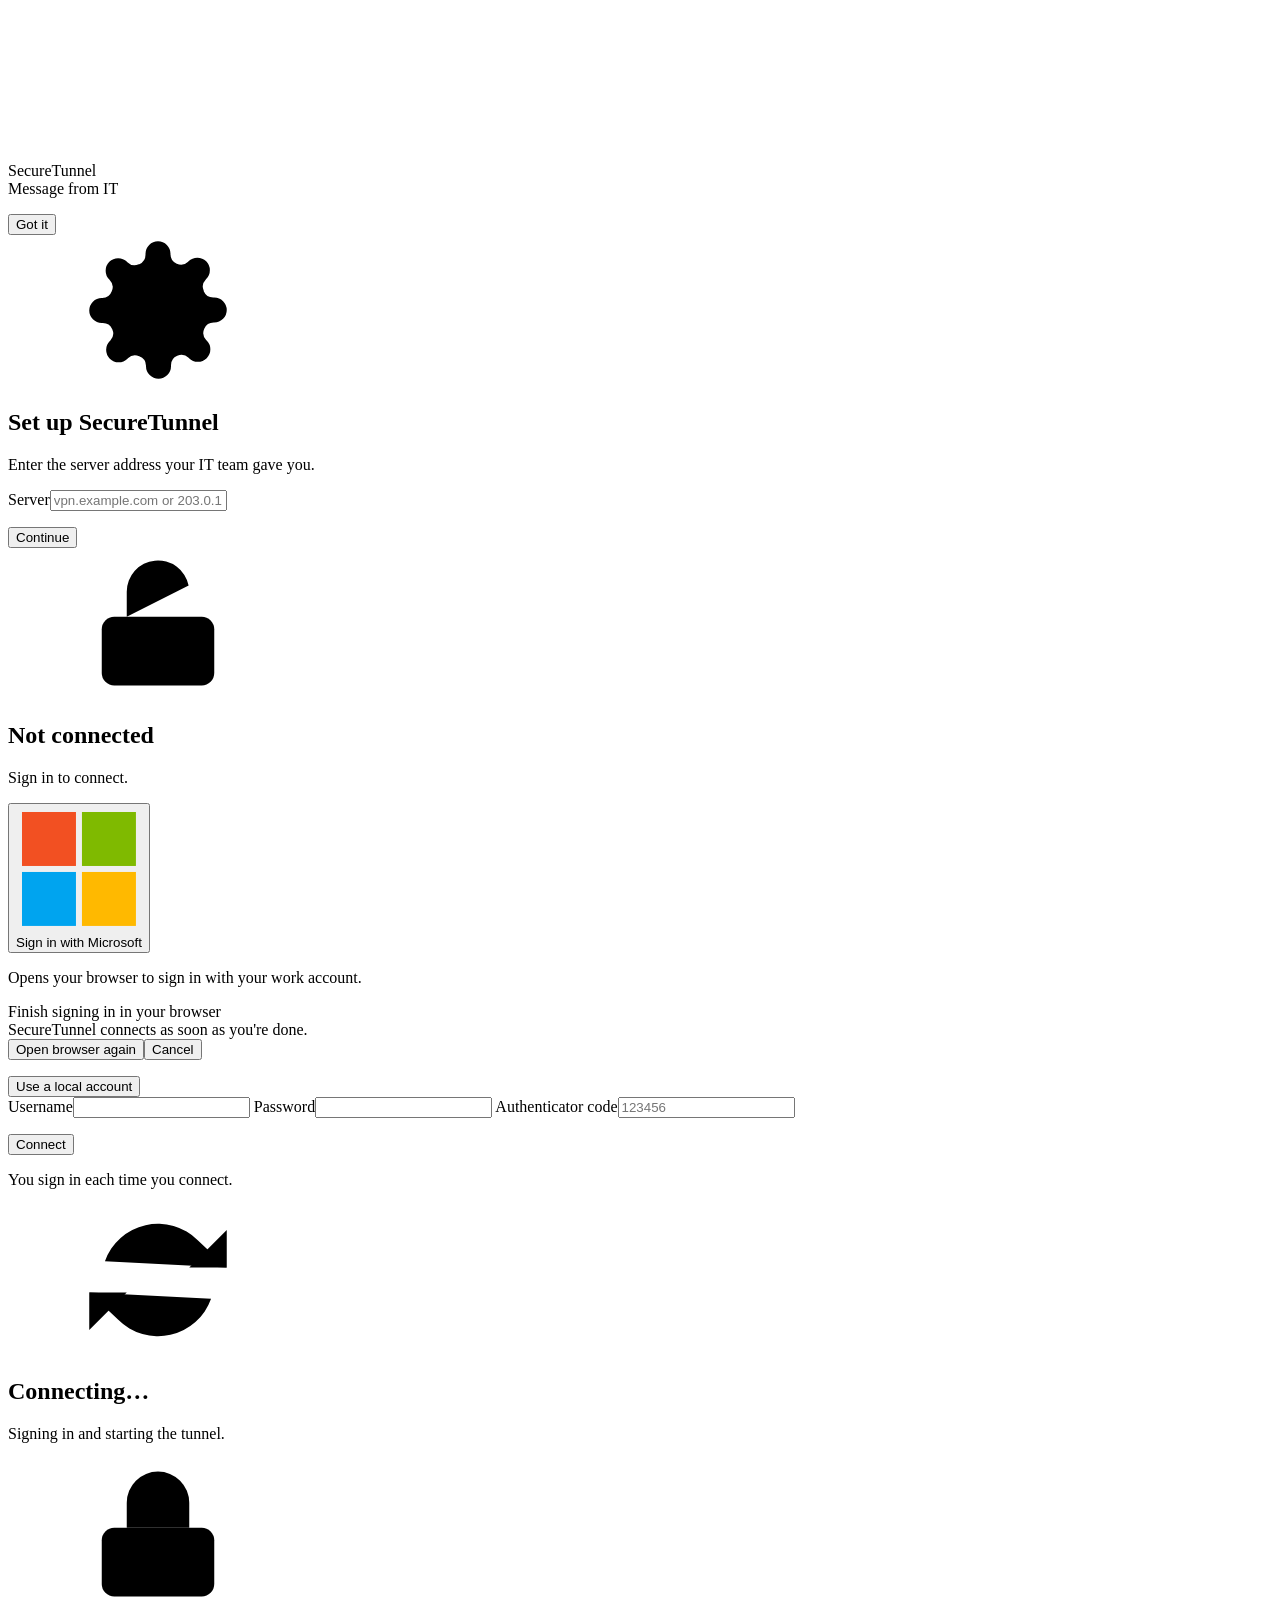
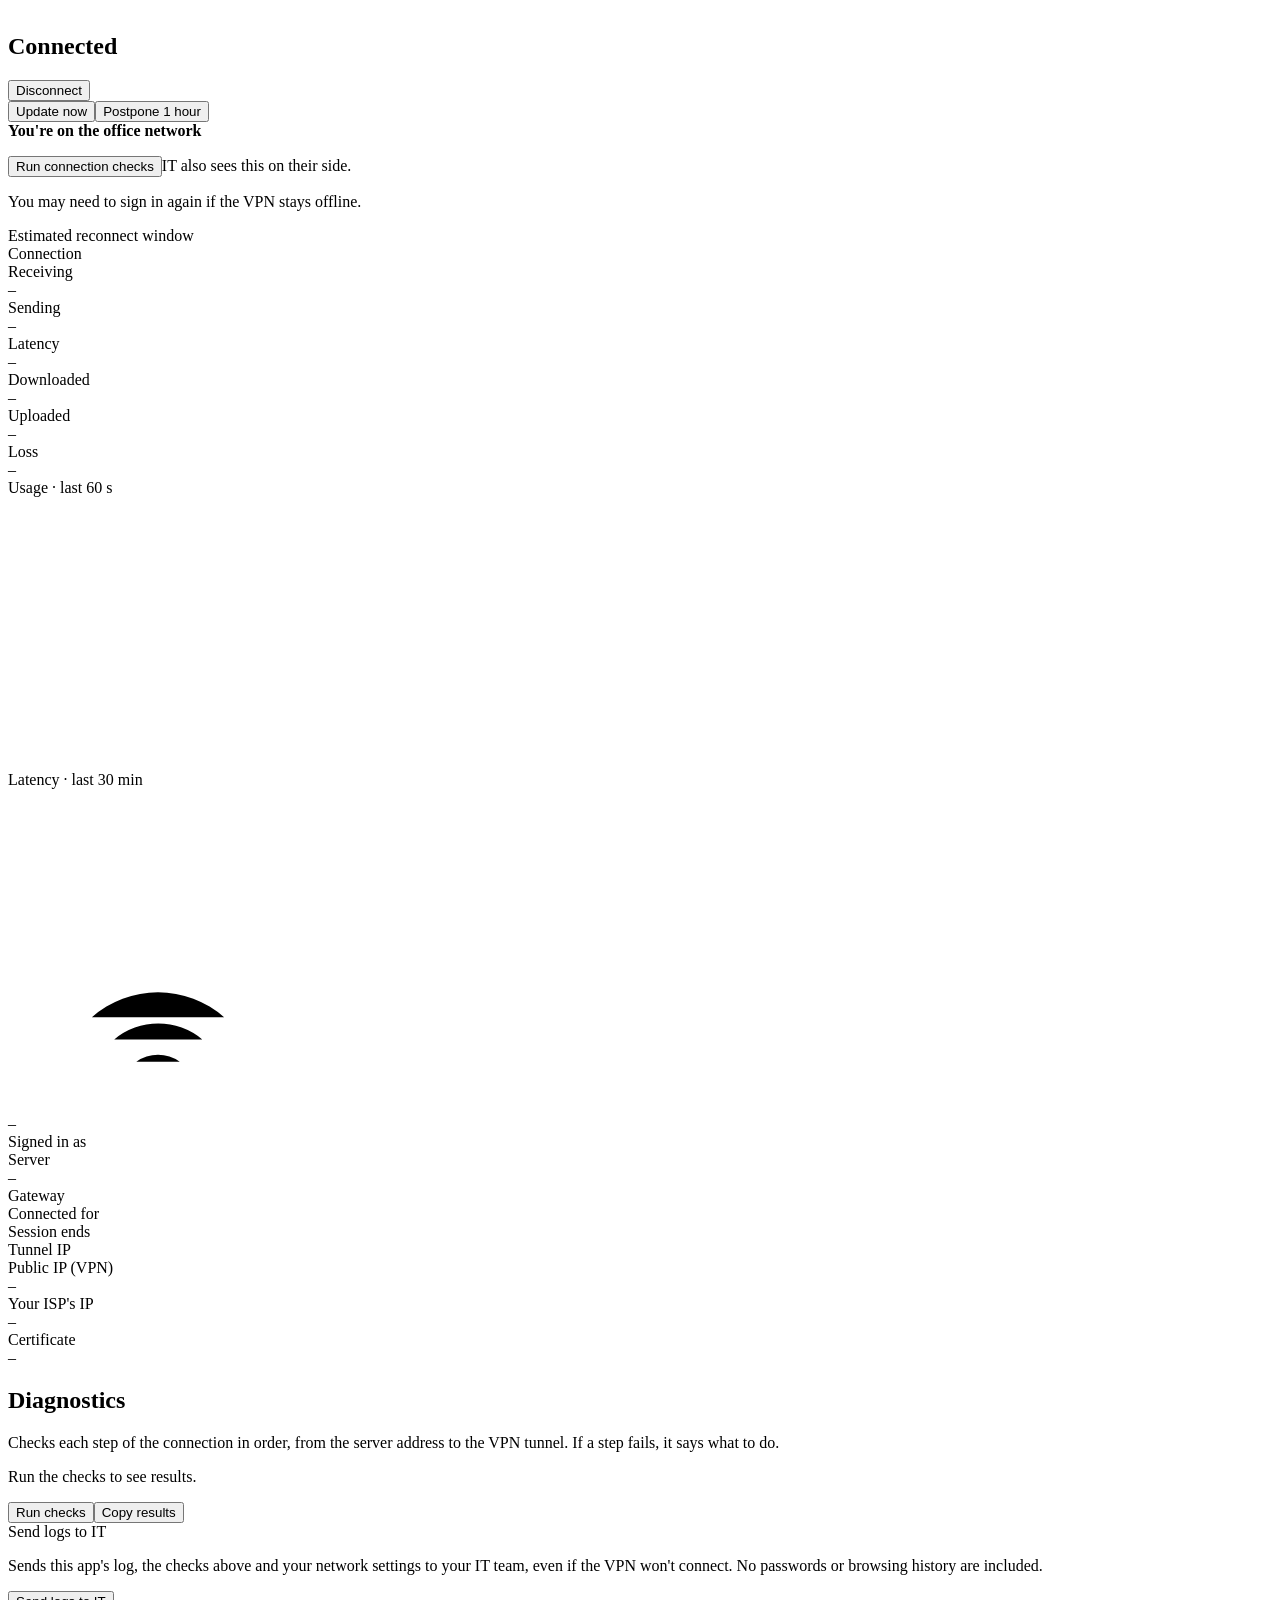
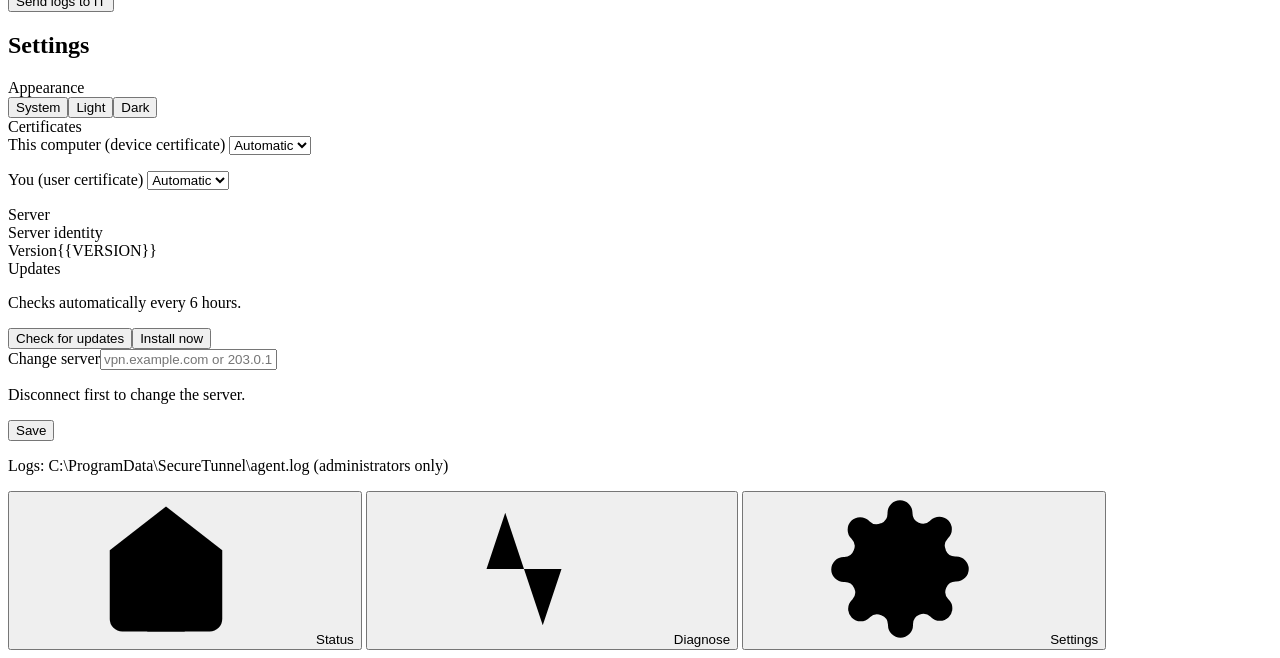
==== server/cmd/agent/web/index.html @ f83b86bc "Show accurate VPN recovery status in the client" ====
<!doctype html>
<html lang="en">
<head>
<meta charset="utf-8">
<meta name="color-scheme" content="light dark">
<title>SecureTunnel</title>
<!--CSS-->
</head>
<body>
<svg xmlns="http://www.w3.org/2000/svg" class="sprite" aria-hidden="true"><defs>
  <symbol id="i-lock" viewBox="0 0 24 24"><rect x="3" y="11" width="18" height="11" rx="2"/><path d="M7 11V7a5 5 0 0 1 10 0v4"/></symbol>
  <symbol id="i-unlock" viewBox="0 0 24 24"><rect x="3" y="11" width="18" height="11" rx="2"/><path d="M7 11V7a5 5 0 0 1 9.9-1"/></symbol>
  <symbol id="i-refresh" viewBox="0 0 24 24"><polyline points="23 4 23 10 17 10"/><polyline points="1 20 1 14 7 14"/><path d="M3.51 9a9 9 0 0 1 14.85-3.36L23 10M1 14l4.64 4.36A9 9 0 0 0 20.49 15"/></symbol>
  <symbol id="i-gear" viewBox="0 0 24 24"><circle cx="12" cy="12" r="3"/><path d="M19.4 15a1.65 1.65 0 0 0 .33 1.82l.06.06a2 2 0 1 1-2.83 2.83l-.06-.06a1.65 1.65 0 0 0-1.82-.33 1.65 1.65 0 0 0-1 1.51V21a2 2 0 1 1-4 0v-.09A1.65 1.65 0 0 0 9 19.4a1.65 1.65 0 0 0-1.82.33l-.06.06a2 2 0 1 1-2.83-2.83l.06-.06a1.65 1.65 0 0 0 .33-1.82 1.65 1.65 0 0 0-1.51-1H3a2 2 0 1 1 0-4h.09A1.65 1.65 0 0 0 4.6 9a1.65 1.65 0 0 0-.33-1.82l-.06-.06a2 2 0 1 1 2.83-2.83l.06.06a1.65 1.65 0 0 0 1.82.33H9a1.65 1.65 0 0 0 1-1.51V3a2 2 0 1 1 4 0v.09a1.65 1.65 0 0 0 1 1.51 1.65 1.65 0 0 0 1.82-.33l.06-.06a2 2 0 1 1 2.83 2.83l-.06.06a1.65 1.65 0 0 0-.33 1.82V9a1.65 1.65 0 0 0 1.51 1H21a2 2 0 1 1 0 4h-.09a1.65 1.65 0 0 0-1.51 1z"/></symbol>
  <symbol id="i-home" viewBox="0 0 24 24"><path d="M3 9l9-7 9 7v11a2 2 0 0 1-2 2H5a2 2 0 0 1-2-2z"/><polyline points="9 22 9 12 15 12 15 22"/></symbol>
  <symbol id="i-activity" viewBox="0 0 24 24"><polyline points="22 12 18 12 15 21 9 3 6 12 2 12"/></symbol>
  <symbol id="i-building" viewBox="0 0 24 24"><rect x="4" y="2" width="16" height="20" rx="2"/><path d="M9 22v-4h6v4M8 6h.01M16 6h.01M12 6h.01M12 10h.01M12 14h.01M16 10h.01M16 14h.01M8 10h.01M8 14h.01"/></symbol>
  <symbol id="i-wifi" viewBox="0 0 24 24"><path d="M5 12.55a11 11 0 0 1 14.08 0M1.42 9a16 16 0 0 1 21.16 0M8.53 16.11a6 6 0 0 1 6.95 0"/><line x1="12" y1="20" x2="12.01" y2="20"/></symbol>
  <symbol id="i-cable" viewBox="0 0 24 24"><rect x="2" y="2" width="20" height="8" rx="2"/><rect x="2" y="14" width="20" height="8" rx="2"/><line x1="6" y1="6" x2="6.01" y2="6"/><line x1="6" y1="18" x2="6.01" y2="18"/></symbol>
</defs></svg><div class="app">
  <header class="top">
    <div class="brand"><span class="logo"></span>SecureTunnel</div>
    <span id="top-user" class="muted small"></span>
  </header>

  <main>
    <div id="notice" class="notice hidden" role="alert">
      <div class="notice-head"><span class="strong">Message from IT</span><span class="muted small" id="notice-meta"></span></div>
      <p id="notice-text"></p>
      <button class="btn" id="notice-ok">Got it</button>
    </div>
    <!-- First run: no server yet -->
    <section id="v-setup" class="view hidden">
      <div class="hero"><div class="dot neutral"><svg class="i"><use href="#i-gear"/></svg></div>
        <div><h1>Set up SecureTunnel</h1><p class="muted">Enter the server address your IT team gave you.</p></div></div>
      <form id="f-setup" class="card stack">
        <label class="field"><span>Server</span><input id="setup-server" placeholder="vpn.example.com or 203.0.113.10" autocomplete="off" required></label>
        <p class="error" id="setup-error"></p>
        <button class="btn primary" type="submit">Continue</button>
      </form>
    </section>

    <!-- Signed out -->
    <section id="v-signin" class="view hidden">
      <div class="hero"><div class="dot neutral" id="si-dot"><svg class="i"><use href="#i-unlock"/></svg></div>
        <div><h1 id="si-title">Not connected</h1><p class="muted" id="si-sub">Sign in to connect.</p></div></div>
      <p id="si-banner" class="banner hidden"></p>
      <div id="si-ms" class="card stack hidden">
        <div id="si-ms-ready" class="stack">
          <button class="btn ms block" id="si-ms-btn" type="button"><svg class="ms-logo" viewBox="0 0 21 21" aria-hidden="true"><rect x="1" y="1" width="9" height="9" fill="#f25022"/><rect x="11" y="1" width="9" height="9" fill="#7fba00"/><rect x="1" y="11" width="9" height="9" fill="#00a4ef"/><rect x="11" y="11" width="9" height="9" fill="#ffb900"/></svg>Sign in with Microsoft</button>
          <p class="muted small center" id="si-ms-note">Opens your browser to sign in with your work account.</p>
        </div>
        <div id="si-ms-wait" class="stack hidden">
          <div class="wait-row"><span class="mini-spin"></span><div><div class="strong">Finish signing in in your browser</div><div class="muted small">SecureTunnel connects as soon as you're done.</div></div></div>
          <div class="btn-row"><button class="btn" id="si-ms-reopen" type="button">Open browser again</button><button class="btn" id="si-ms-cancel" type="button">Cancel</button></div>
        </div>
        <p class="error" id="si-ms-error"></p>
      </div>
      <button class="link-btn hidden" id="si-local-toggle" type="button">Use a local account</button>
      <form id="f-signin" class="card stack local-form">
        <label class="field"><span>Username</span><input id="si-user" autocomplete="username" required></label>
        <label class="field"><span>Password</span><input id="si-pass" type="password" autocomplete="current-password" required></label>
        <label class="field hidden" id="si-code-wrap"><span>Authenticator code</span><input id="si-code" inputmode="numeric" autocomplete="one-time-code" maxlength="8" placeholder="123456"></label>
        <p class="error" id="si-error"></p>
        <button class="btn primary" id="si-btn" type="submit">Connect</button>
      </form>
      <p class="muted small center" id="si-note">You sign in each time you connect.</p>
      <p class="muted small center" id="si-ip"></p>
    </section>

    <!-- Connecting -->
    <section id="v-busy" class="view hidden">
      <div class="hero big"><div class="dot warn spin"><svg class="i"><use href="#i-refresh"/></svg></div>
        <div><h1 id="busy-title">Connecting…</h1><p class="muted" id="busy-sub">Signing in and starting the tunnel.</p></div></div>
    </section>

    <!-- Connected / reconnecting -->
    <section id="v-status" class="view hidden">
      <div class="hero"><div class="dot ok" id="st-dot"><svg class="i"><use href="#i-lock"/></svg></div>
        <div class="grow"><h1 id="st-title">Connected</h1><p class="muted" id="st-sub"></p></div>
        <button class="btn danger top-btn" id="st-disconnect">Disconnect</button></div>
      <div id="st-update" class="upd hidden" role="status">
        <div class="upd-text"><div class="strong" id="upd-title"></div><div class="small" id="upd-sub"></div></div>
        <div class="upd-actions"><button class="btn sm" id="upd-now" type="button">Update now</button><button class="btn sm ghost" id="upd-later" type="button">Postpone 1 hour</button></div>
      </div>
      <div id="st-office" class="banner office hidden" role="status"><b>You're on the office network</b><span id="st-office-text"></span></div>
      <p id="st-owner" class="banner warn hidden" role="status"></p>
      <div id="st-health" class="health hidden" role="status">
        <div class="strong" id="st-health-title"></div>
        <p id="st-health-text"></p>
        <div class="health-foot"><button class="btn sm" id="st-health-check" type="button">Run connection checks</button><span class="muted small">IT also sees this on their side.</span></div>
      </div>

      <div id="st-grace" class="card hidden">
        <p class="muted small">You may need to sign in again if the VPN stays offline.</p>
        <div class="row"><span class="muted">Estimated reconnect window</span><span id="st-grace-left"></span></div>
      </div>

      <div class="card conn" id="st-conn">
        <div class="conn-head"><span class="strong">Connection</span><span class="pill" id="q-pill"></span></div>
        <div class="conn-grid">
          <div title="What this PC is receiving right now, not its top speed"><div class="k"><span class="sw down"></span>Receiving</div><div class="v" id="sp-down">–</div></div>
          <div title="What this PC is sending right now, not its top speed"><div class="k"><span class="sw up"></span>Sending</div><div class="v" id="sp-up">–</div></div>
          <div id="m-lat-box" title="Round trip through the tunnel to your gateway; under 80 ms is typical. Jitter is how much it varies: high jitter makes calls choppy."><div class="k">Latency</div><div class="v" id="m-lat">–</div><div class="sub" id="m-jit"></div></div>
          <div title="Downloaded through the VPN since you connected"><div class="k">Downloaded</div><div class="v" id="conn-down">–</div></div>
          <div title="Uploaded through the VPN since you connected"><div class="k">Uploaded</div><div class="v" id="conn-up">–</div></div>
          <div title="Pings to your gateway in the last 5 minutes that got no reply"><div class="k">Loss</div><div class="v" id="m-loss">–</div></div>
        </div>
        <div class="conn-mini">
          <div id="sp-total" title="Blue: receiving. Green: sending."><div class="cap">Usage · last 60 s</div>
            <svg id="sp-chart" class="chart" viewBox="0 0 300 64" preserveAspectRatio="none"></svg></div>
          <div title="Round trip to your gateway through the tunnel. Red marks pings with no reply."><div class="cap">Latency · last 30 min</div>
            <svg id="lat-chart" class="chart small-chart" viewBox="0 0 300 40" preserveAspectRatio="none"></svg></div>
        </div>
      </div>

      <div class="card">
        <div class="net"><span class="net-ic"><svg class="i"><use id="net-ic" href="#i-wifi"/></svg></span>
          <div class="grow"><div class="strong" id="net-name">–</div><div class="muted small" id="net-sub"></div></div>
          <div class="bars" id="net-bars"><i></i><i></i><i></i><i></i></div></div>
      </div>

      <div class="card details">
        <div class="kv"><div class="k">Signed in as</div><div class="v" id="st-user"></div></div>
        <div class="kv" title="The control server address this app is using"><div class="k">Server</div><div class="v" id="st-server">–</div></div>
        <div class="kv" title="The VPN gateway your traffic goes through"><div class="k">Gateway</div><div class="v" id="st-gw"></div><div class="sub mono" id="st-gw-ep"></div></div>
        <div class="kv"><div class="k">Connected for</div><div class="v" id="m-dur"></div></div>
        <div class="kv"><div class="k">Session ends</div><div class="v" id="m-exp"></div></div>
        <div class="kv"><div class="k">Tunnel IP</div><div class="v mono" id="st-ip"></div></div>
        <div class="kv"><div class="k">Public IP (VPN)</div><div class="v mono" id="st-vpnip">–</div></div>
        <div class="kv"><div class="k">Your ISP's IP</div><div class="v mono" id="st-ispip">–</div></div>
        <div class="kv" id="st-trust-wrap" title="The certificate this PC presented when you connected, if IT requires one."><div class="k">Certificate</div><div class="v" id="st-trust">–</div></div>
      </div>

      <div class="card speedtest" data-speed></div>
    </section>

    <!-- Diagnose -->
    <section id="v-diag" class="view hidden">
      <h1>Diagnostics</h1>
      <div class="card speedtest" data-speed></div>
      <p class="muted">Checks each step of the connection in order, from the server address to the VPN tunnel. If a step fails, it says what to do.</p>
      <div class="card" id="dg-list"><p class="muted">Run the checks to see results.</p></div>
      <div class="btn-row"><button class="btn primary" id="dg-run">Run checks</button><button class="btn" id="dg-copy">Copy results</button></div>
      <div class="card stack">
        <div class="strong">Send logs to IT</div>
        <p class="muted small">Sends this app's log, the checks above and your network settings to your IT team, even if the VPN won't connect. No passwords or browsing history are included.</p>
        <button class="btn" id="lg-send" type="button">Send logs to IT</button>
        <div id="lg-result" class="lg-result hidden"></div>
      </div>
    </section>

    <!-- About / settings -->
    <section id="v-about" class="view hidden">
      <h1>Settings</h1>
      <div class="card stack">
        <div class="row"><span class="strong">Appearance</span></div>
        <div class="seg" id="theme-seg"><button data-theme="system">System</button><button data-theme="light">Light</button><button data-theme="dark">Dark</button></div>
      </div>
      <div class="card stack" id="cert-card">
        <div class="row"><span class="strong">Certificates</span><span class="muted small" id="cert-need"></span></div>
        <label class="field cert-field"><span>This computer (device certificate)</span>
          <select id="cert-device"><option value="">Automatic</option></select></label>
        <p class="muted small cert-detail" id="cert-device-detail"></p>
        <label class="field cert-field"><span>You (user certificate)</span>
          <select id="cert-user"><option value="">Automatic</option></select></label>
        <p class="muted small cert-detail" id="cert-user-detail"></p>
        <p class="error" id="cert-error"></p>
      </div>
      <div class="card">
        <div class="row"><span class="muted">Server</span><span class="mono" id="ab-server"></span></div>
        <div class="row"><span class="muted">Server identity</span><span id="ab-trust"></span></div>
        <div class="row"><span class="muted">Version</span><span>{{VERSION}}</span></div>
      </div>
      <div class="card stack">
        <div class="row"><span class="strong">Updates</span><span class="muted small" id="up-checked"></span></div>
        <p id="up-text" class="muted">Checks automatically every 6 hours.</p>
        <div class="btn-row"><button class="btn" id="up-check">Check for updates</button><button class="btn primary hidden" id="up-install">Install now</button></div>
      </div>
      <form id="f-server" class="card stack">
        <label class="field"><span>Change server</span><input id="ab-new" placeholder="vpn.example.com or 203.0.113.10" autocomplete="off" required></label>
        <p class="muted small" id="ab-note">Disconnect first to change the server.</p>
        <p class="error" id="ab-error"></p>
        <button class="btn" type="submit" id="ab-save">Save</button>
      </form>
      <p class="muted small">Logs: C:\ProgramData\SecureTunnel\agent.log (administrators only)</p>
    </section>
  </main>

  <nav class="tabs">
    <button data-tab="home" class="on"><svg class="i"><use href="#i-home"/></svg>Status</button>
    <button data-tab="diag"><svg class="i"><use href="#i-activity"/></svg>Diagnose</button>
    <button data-tab="about"><svg class="i"><use href="#i-gear"/></svg>Settings</button>
  </nav>
</div>
<!--JS-->
</body>
</html>
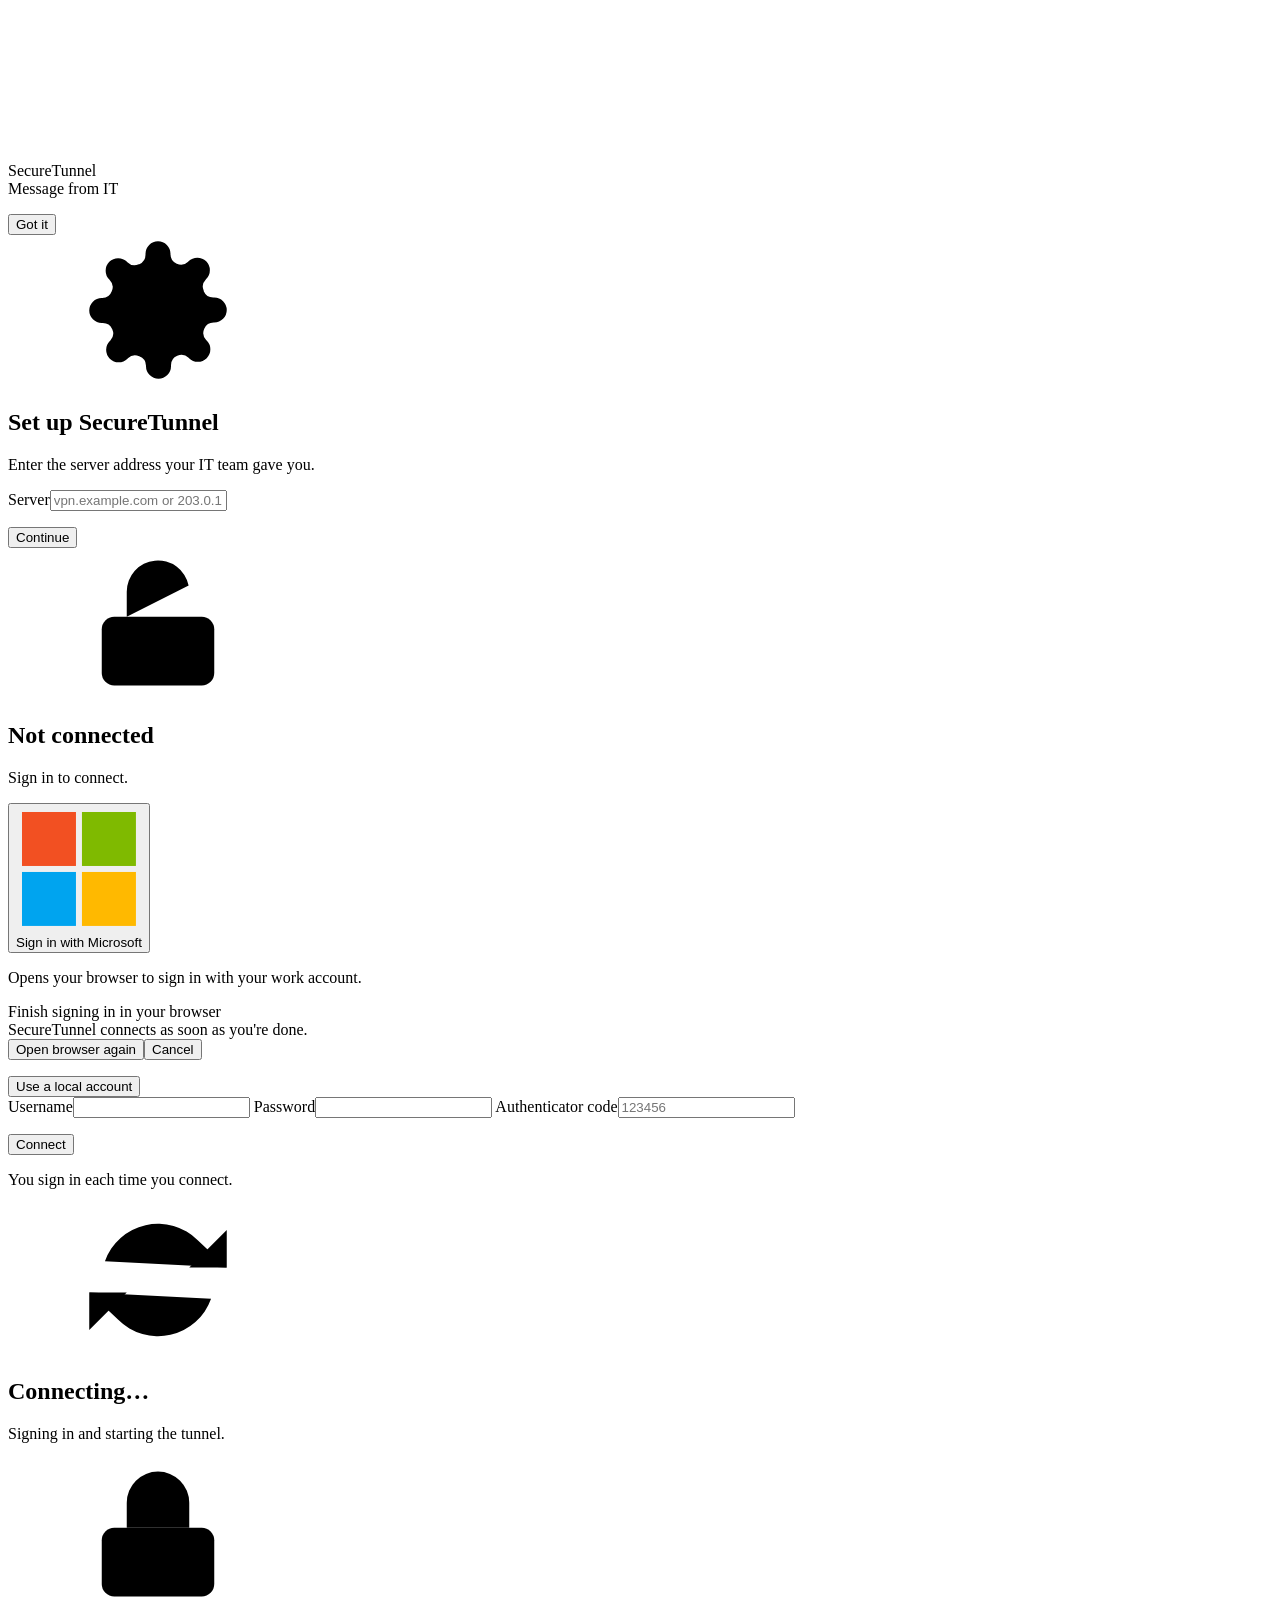
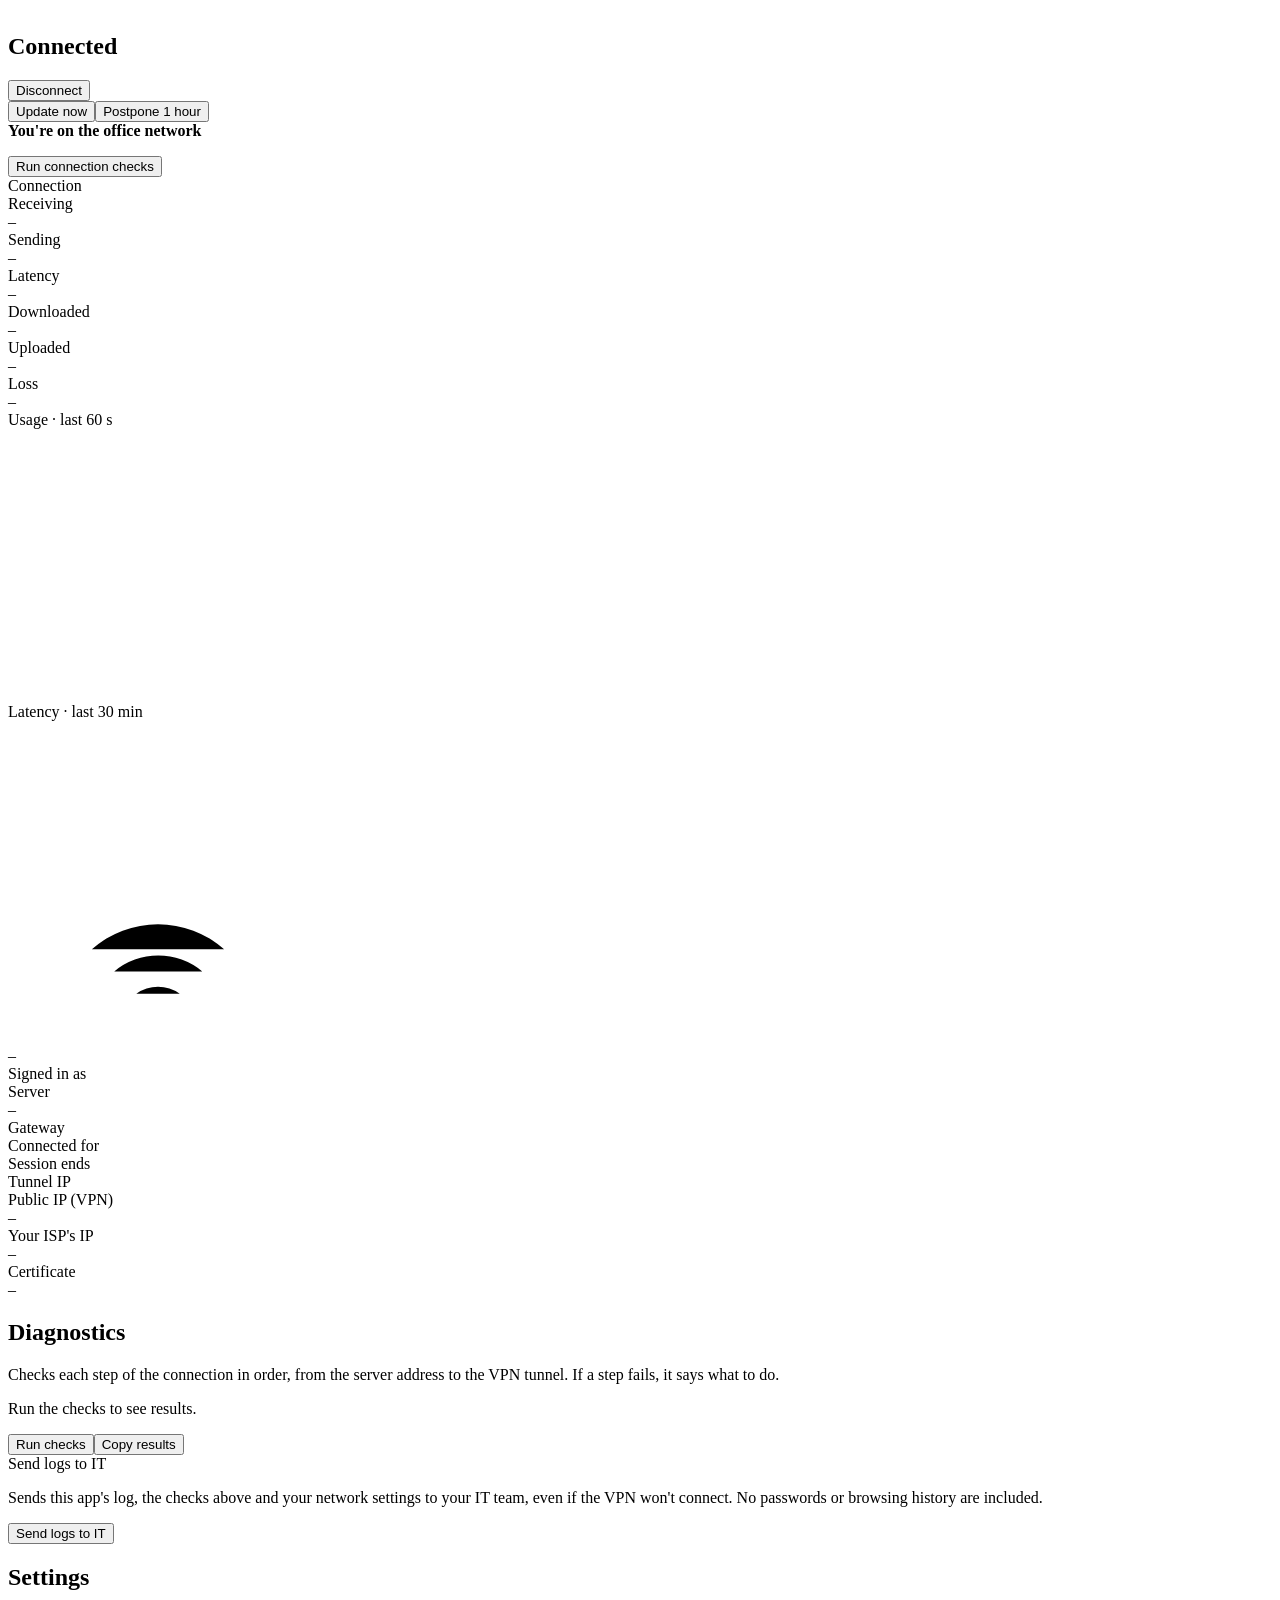
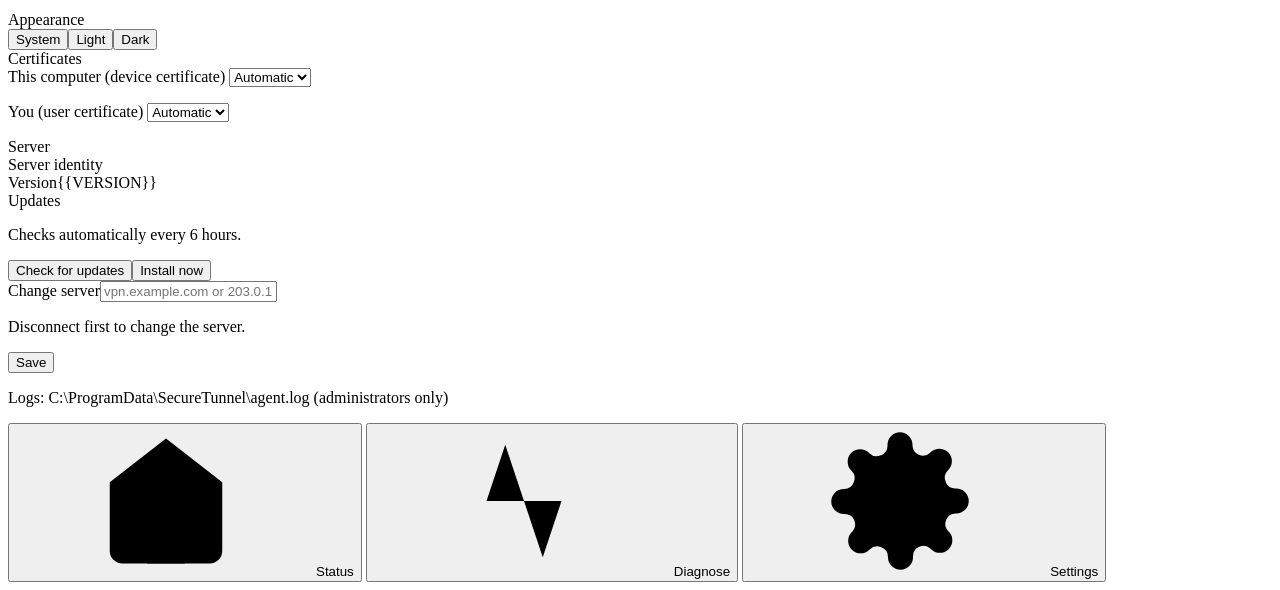
==== commit cd229bdc: "Simplify VPN recovery and packet loss indicators" ====
--- a/server/cmd/agent/web/index.html
+++ b/server/cmd/agent/web/index.html
@@ -88,12 +88,7 @@
       <div id="st-health" class="health hidden" role="status">
         <div class="strong" id="st-health-title"></div>
         <p id="st-health-text"></p>
-        <div class="health-foot"><button class="btn sm" id="st-health-check" type="button">Run connection checks</button><span class="muted small">IT also sees this on their side.</span></div>
-      </div>
-
-      <div id="st-grace" class="card hidden">
-        <p class="muted small">You may need to sign in again if the VPN stays offline.</p>
-        <div class="row"><span class="muted">Estimated reconnect window</span><span id="st-grace-left"></span></div>
+        <div class="health-foot"><button class="btn sm" id="st-health-check" type="button">Run connection checks</button></div>
       </div>
 
       <div class="card conn" id="st-conn">
@@ -104,7 +99,7 @@
           <div id="m-lat-box" title="Round trip through the tunnel to your gateway; under 80 ms is typical. Jitter is how much it varies: high jitter makes calls choppy."><div class="k">Latency</div><div class="v" id="m-lat">–</div><div class="sub" id="m-jit"></div></div>
           <div title="Downloaded through the VPN since you connected"><div class="k">Downloaded</div><div class="v" id="conn-down">–</div></div>
           <div title="Uploaded through the VPN since you connected"><div class="k">Uploaded</div><div class="v" id="conn-up">–</div></div>
-          <div title="Pings to your gateway in the last 5 minutes that got no reply"><div class="k">Loss</div><div class="v" id="m-loss">–</div></div>
+          <div title="Percentage of recent connection checks that received no reply"><div class="k">Loss</div><div class="v" id="m-loss">–</div></div>
         </div>
         <div class="conn-mini">
           <div id="sp-total" title="Blue: receiving. Green: sending."><div class="cap">Usage · last 60 s</div>
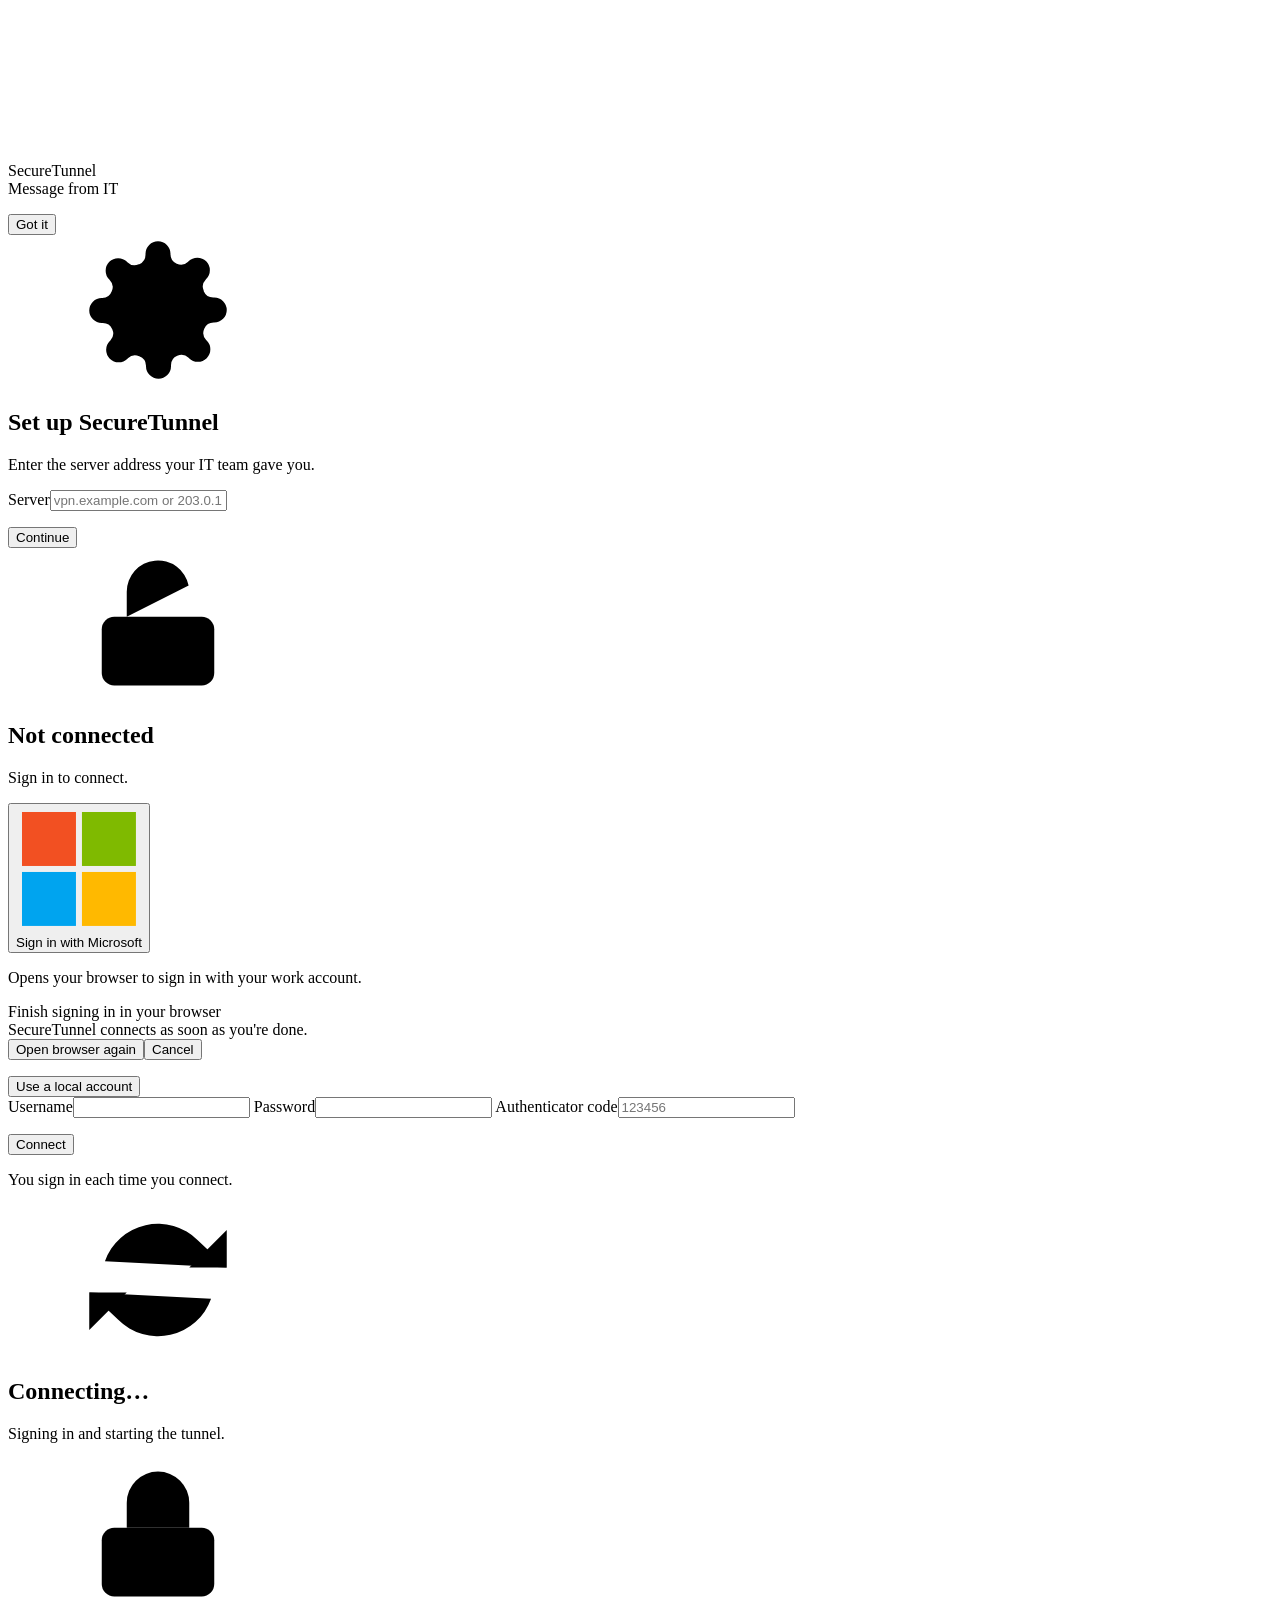
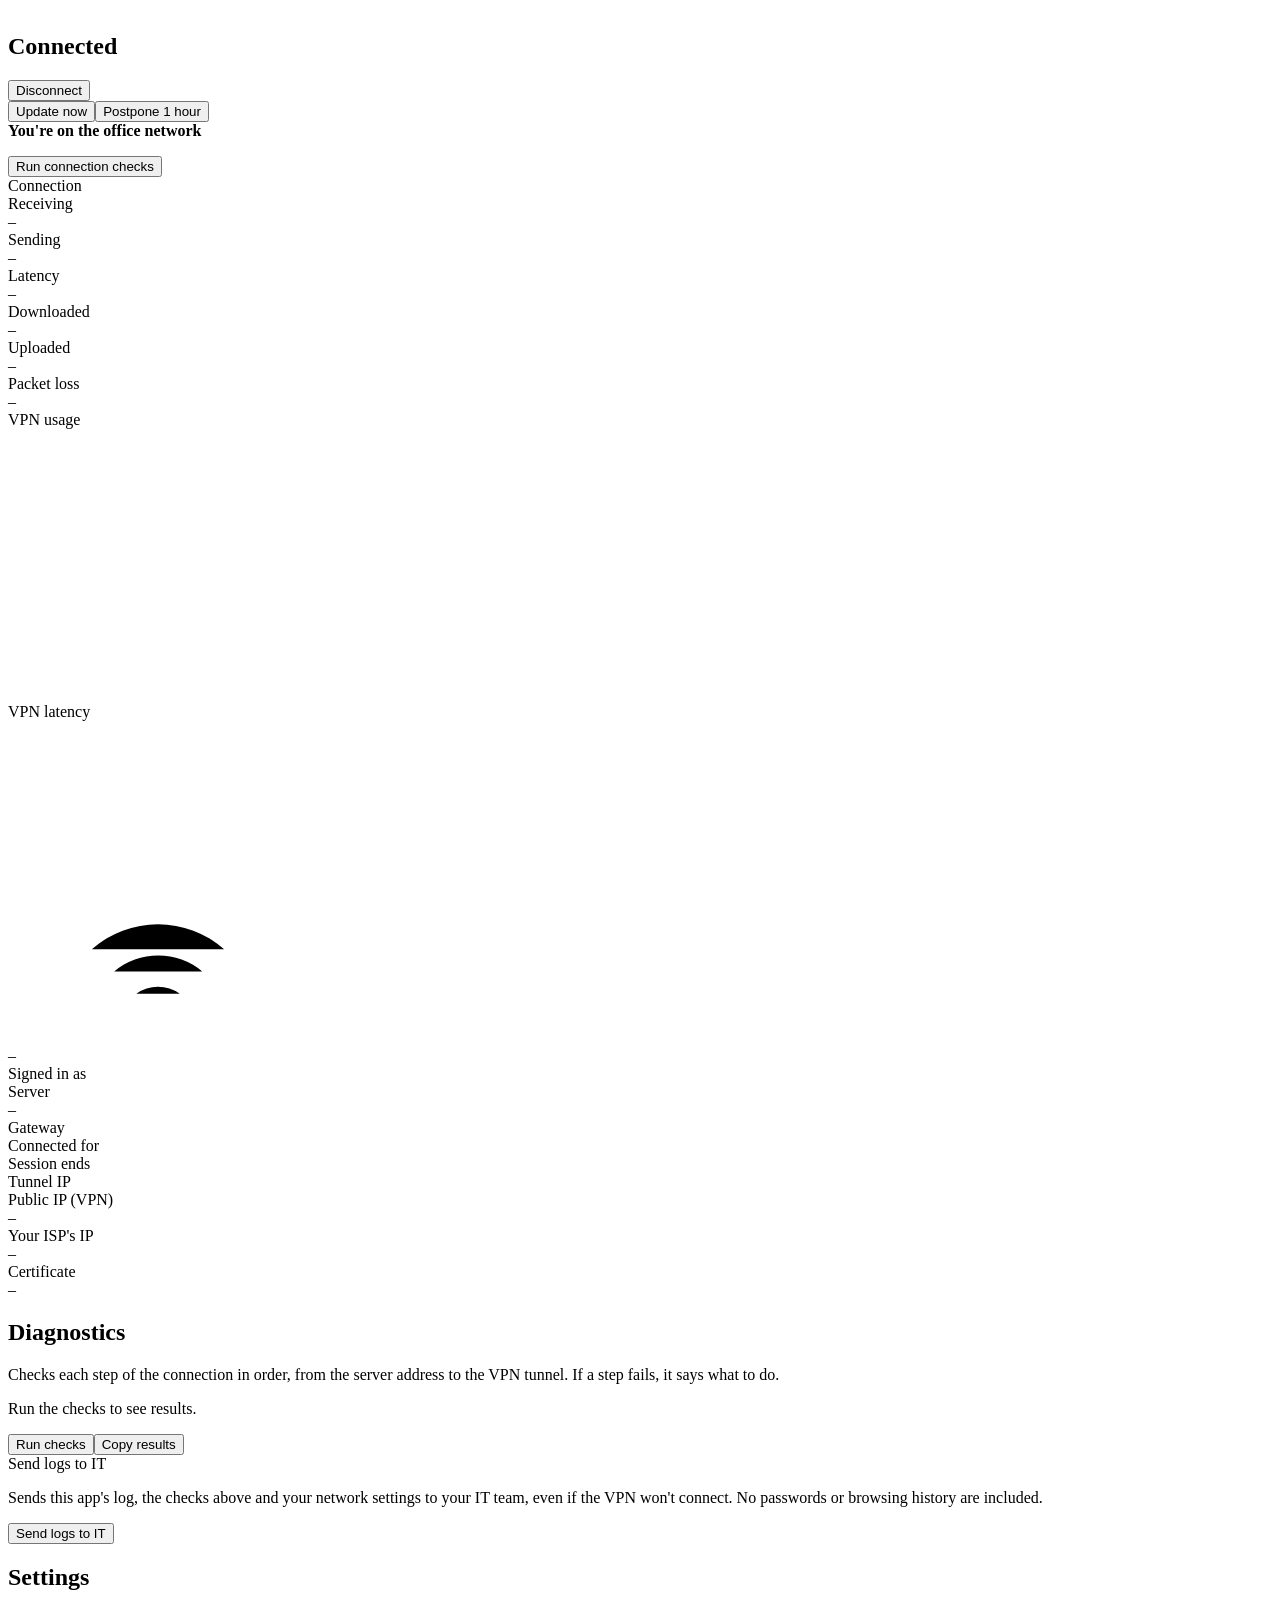
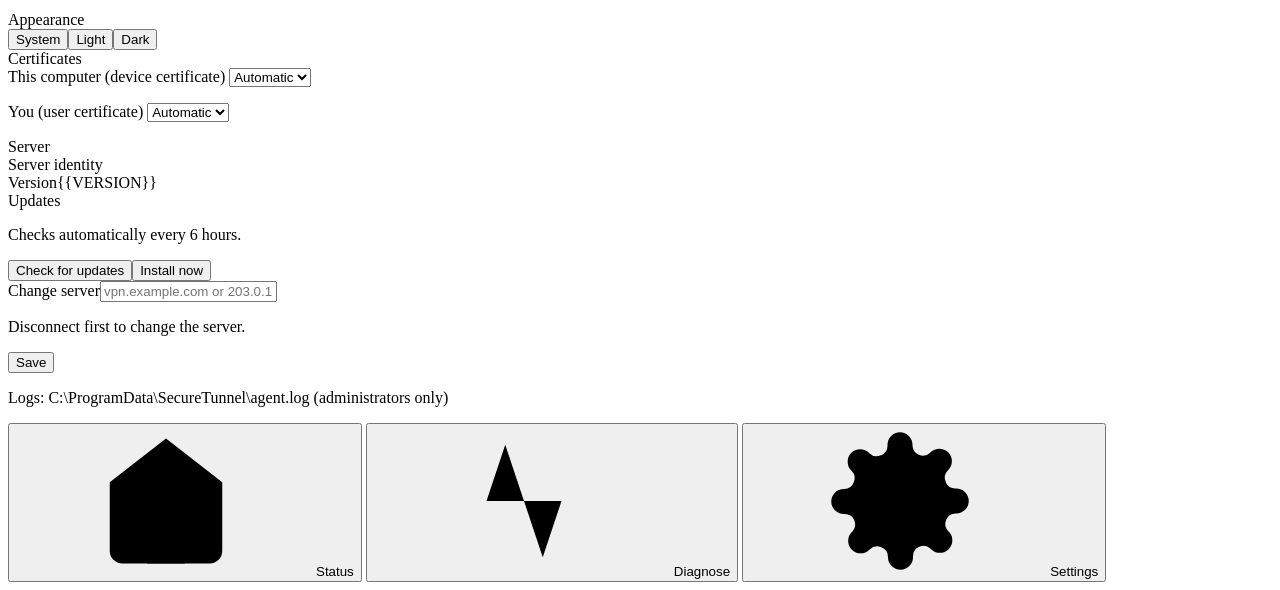
==== commit aab61e14: "Label client graphs with their measured history windows" ====
--- a/server/cmd/agent/web/index.html
+++ b/server/cmd/agent/web/index.html
@@ -99,13 +99,15 @@
           <div id="m-lat-box" title="Round trip through the tunnel to your gateway; under 80 ms is typical. Jitter is how much it varies: high jitter makes calls choppy."><div class="k">Latency</div><div class="v" id="m-lat">–</div><div class="sub" id="m-jit"></div></div>
           <div title="Downloaded through the VPN since you connected"><div class="k">Downloaded</div><div class="v" id="conn-down">–</div></div>
           <div title="Uploaded through the VPN since you connected"><div class="k">Uploaded</div><div class="v" id="conn-up">–</div></div>
-          <div title="Percentage of recent connection checks that received no reply"><div class="k">Loss</div><div class="v" id="m-loss">–</div></div>
+          <div id="m-loss-box" title="Percentage of recent VPN gateway pings that received no reply"><div class="k" id="m-loss-label">Packet loss</div><div class="v" id="m-loss">–</div><div class="sub" id="m-loss-period"></div></div>
         </div>
         <div class="conn-mini">
-          <div id="sp-total" title="Blue: receiving. Green: sending."><div class="cap">Usage · last 60 s</div>
-            <svg id="sp-chart" class="chart" viewBox="0 0 300 64" preserveAspectRatio="none"></svg></div>
-          <div title="Round trip to your gateway through the tunnel. Red marks pings with no reply."><div class="cap">Latency · last 30 min</div>
-            <svg id="lat-chart" class="chart small-chart" viewBox="0 0 300 40" preserveAspectRatio="none"></svg></div>
+          <div id="sp-total" title="Blue: receiving. Green: sending."><div class="cap">VPN usage</div>
+            <svg id="sp-chart" class="chart" viewBox="0 0 300 64" preserveAspectRatio="none"></svg>
+            <div class="chart-axis"><span id="sp-oldest"></span><span id="sp-latest"></span></div></div>
+          <div id="lat-total" title="Round trip to your gateway through the tunnel. Red marks samples with no reply."><div class="cap" id="lat-caption">VPN latency</div>
+            <svg id="lat-chart" class="chart small-chart" viewBox="0 0 300 40" preserveAspectRatio="none"></svg>
+            <div class="chart-axis"><span id="lat-oldest"></span><span id="lat-latest"></span></div></div>
         </div>
       </div>
 
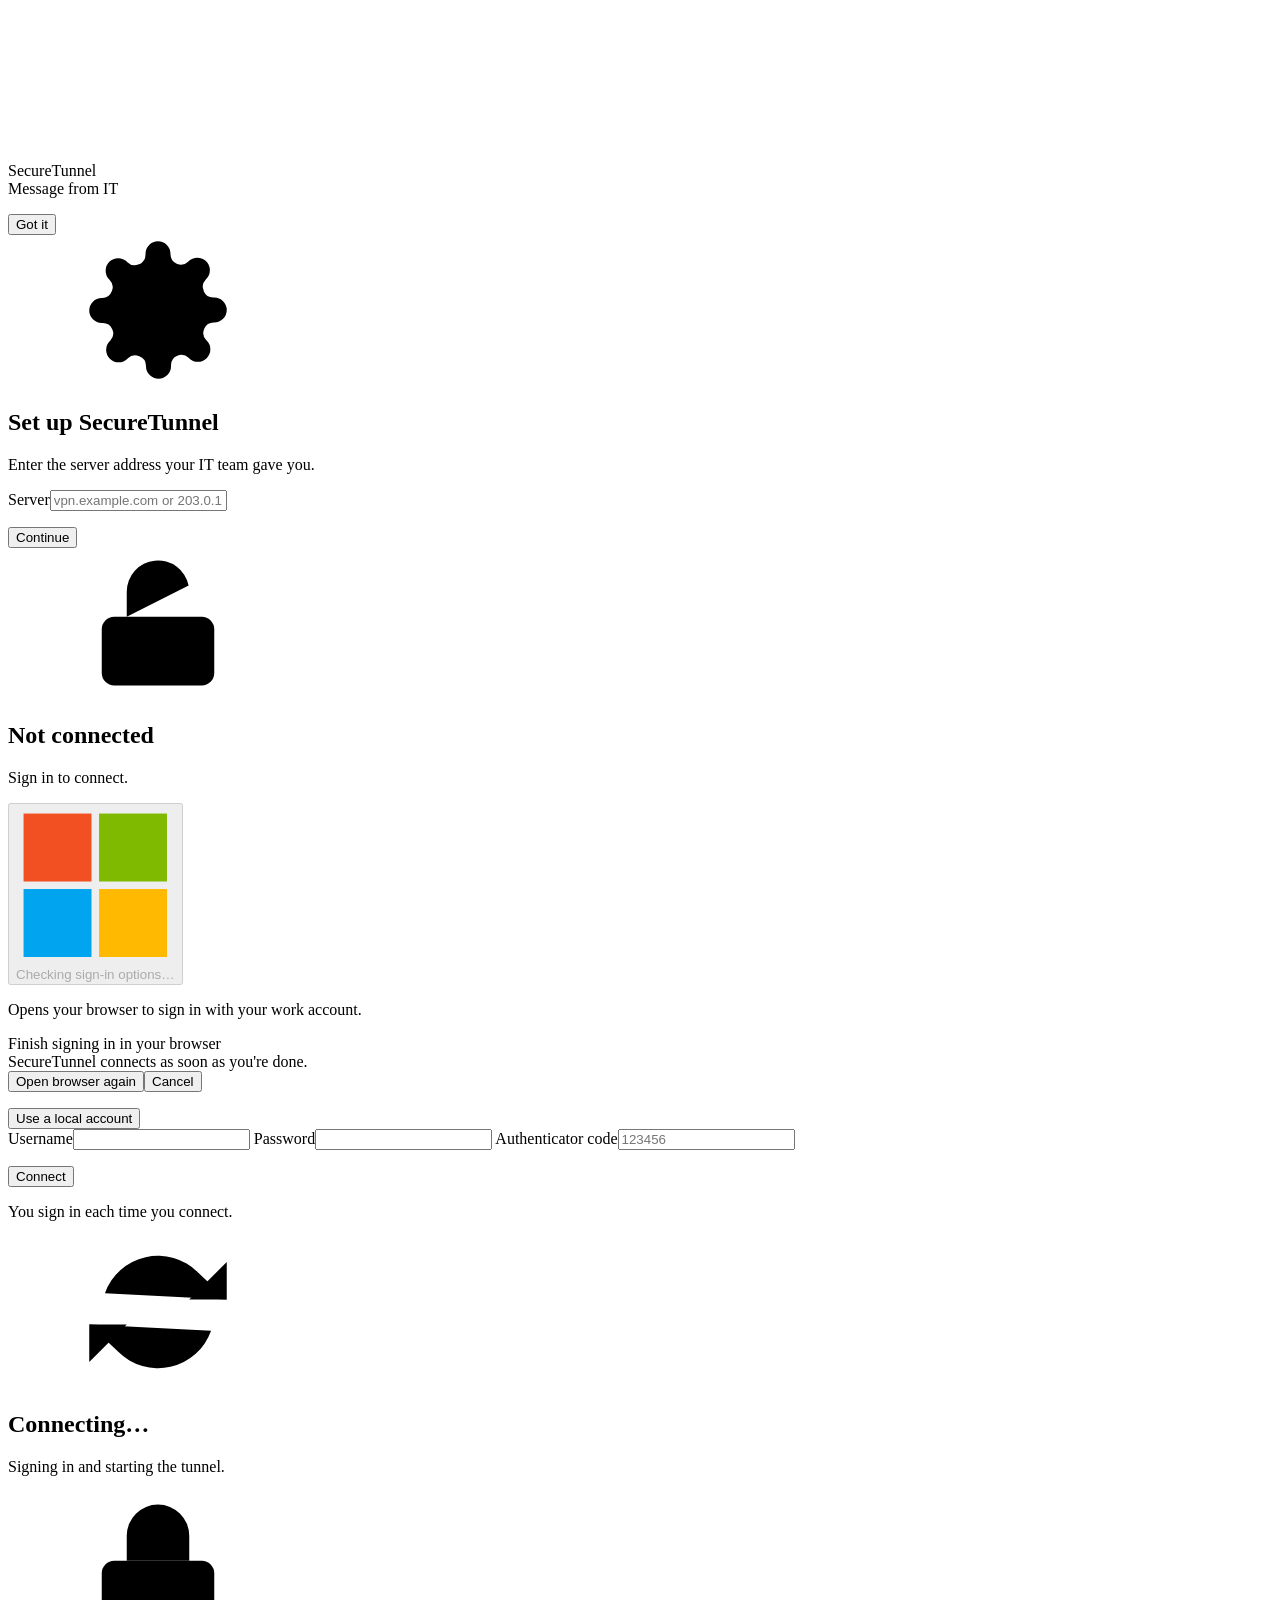
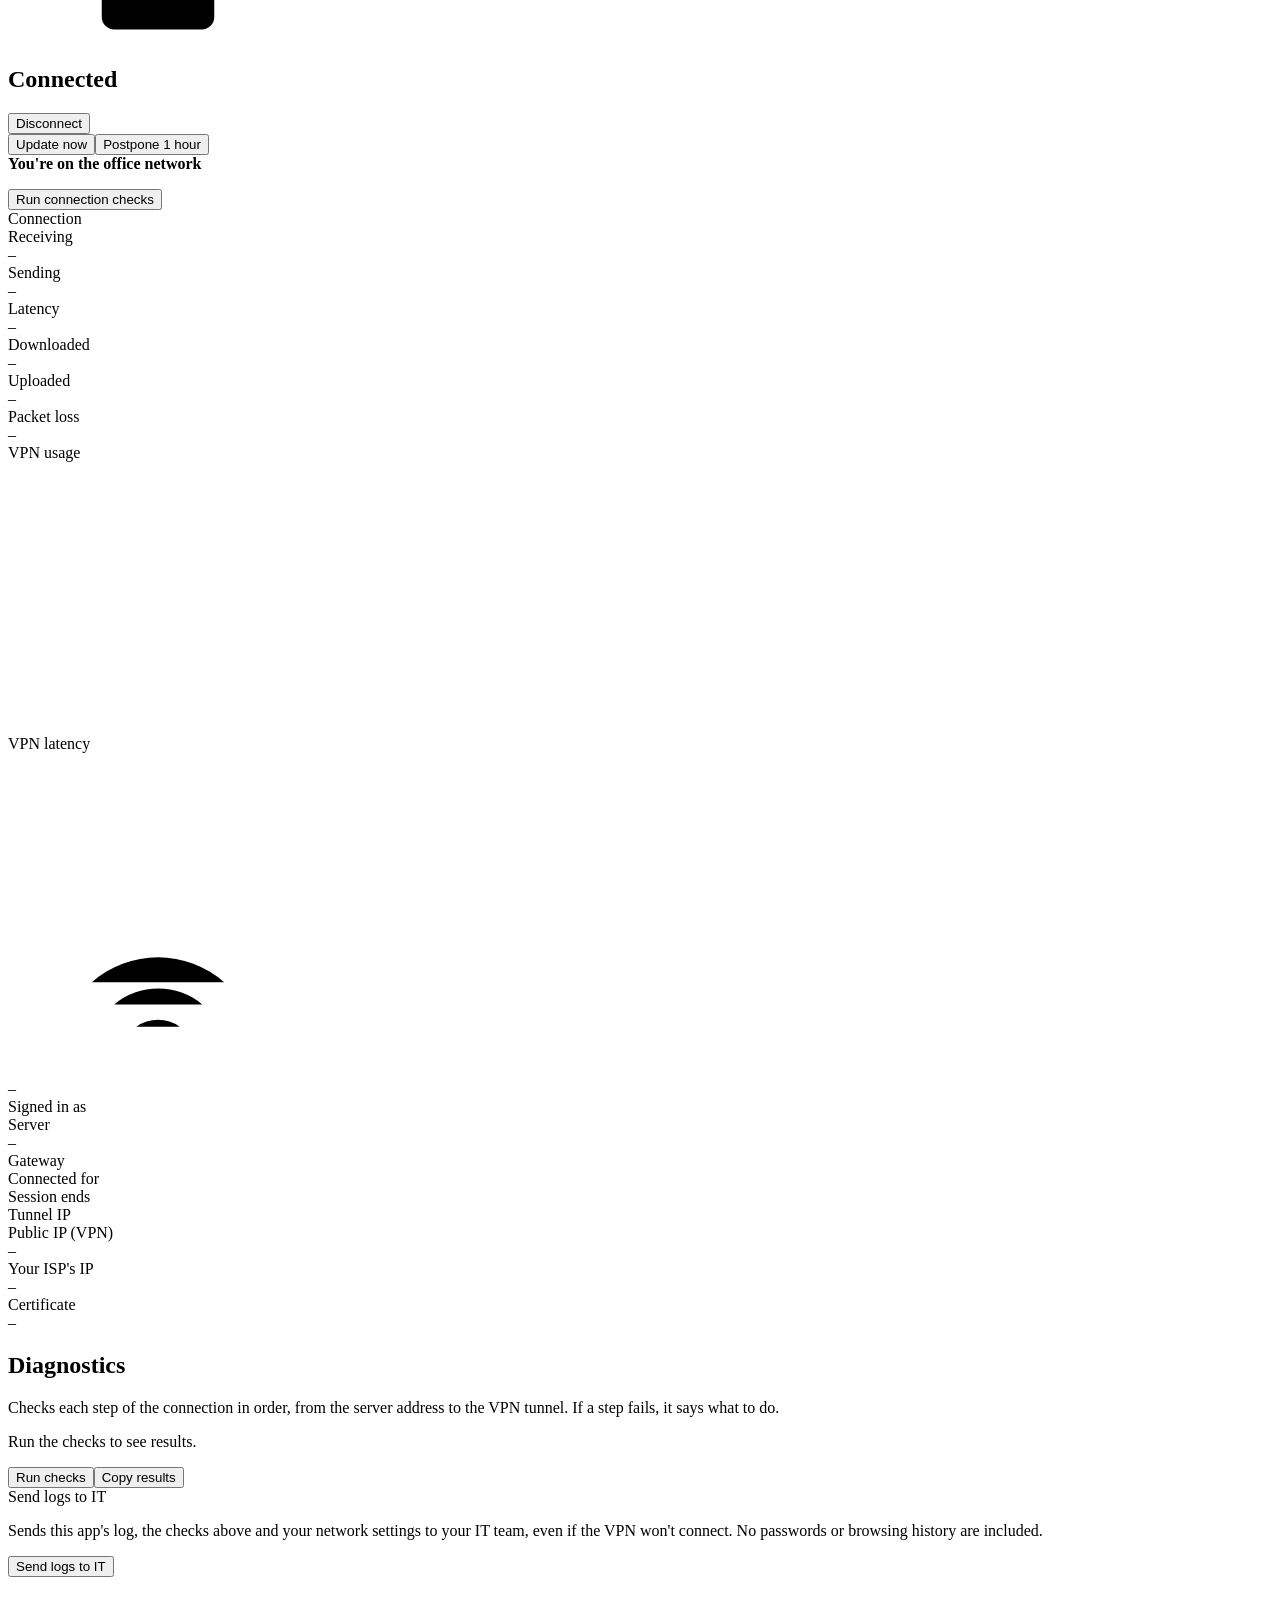
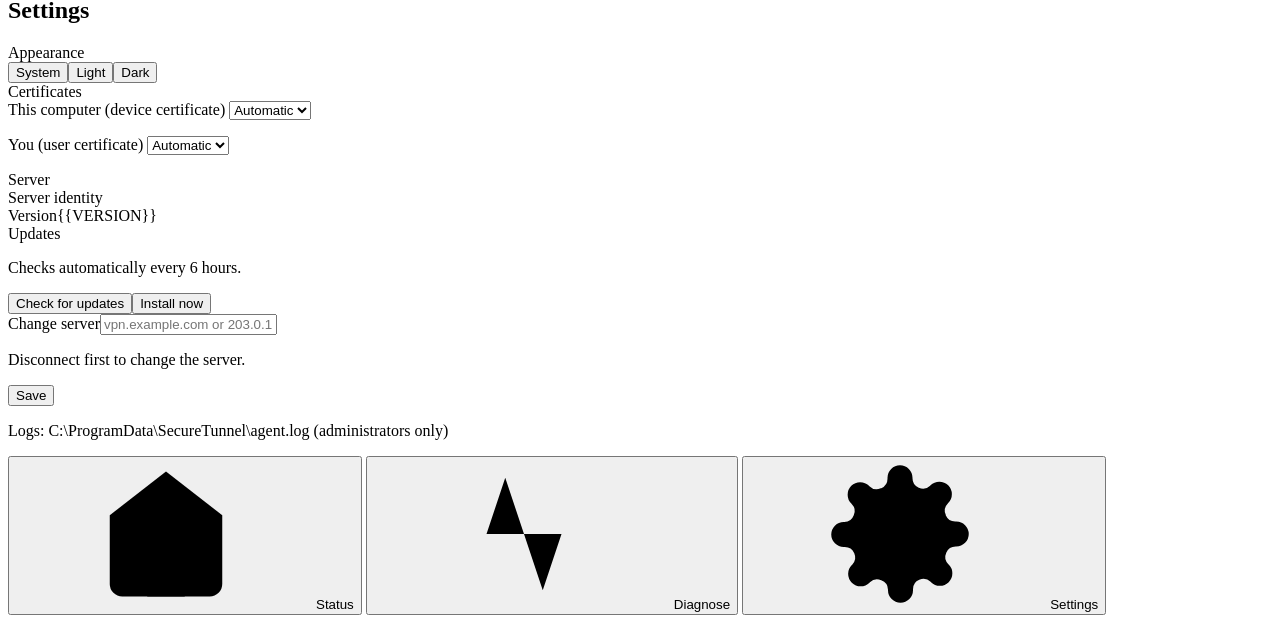
==== commit e57f5aec: "Report offline sign-in and retry tunnel repair on a new network" ====
--- a/server/cmd/agent/web/index.html
+++ b/server/cmd/agent/web/index.html
@@ -47,7 +47,7 @@
       <p id="si-banner" class="banner hidden"></p>
       <div id="si-ms" class="card stack hidden">
         <div id="si-ms-ready" class="stack">
-          <button class="btn ms block" id="si-ms-btn" type="button"><svg class="ms-logo" viewBox="0 0 21 21" aria-hidden="true"><rect x="1" y="1" width="9" height="9" fill="#f25022"/><rect x="11" y="1" width="9" height="9" fill="#7fba00"/><rect x="1" y="11" width="9" height="9" fill="#00a4ef"/><rect x="11" y="11" width="9" height="9" fill="#ffb900"/></svg>Sign in with Microsoft</button>
+          <button class="btn ms block" id="si-ms-btn" type="button" disabled><svg class="ms-logo" viewBox="0 0 21 21" aria-hidden="true"><rect x="1" y="1" width="9" height="9" fill="#f25022"/><rect x="11" y="1" width="9" height="9" fill="#7fba00"/><rect x="1" y="11" width="9" height="9" fill="#00a4ef"/><rect x="11" y="11" width="9" height="9" fill="#ffb900"/></svg><span id="si-ms-label">Checking sign-in options…</span></button>
           <p class="muted small center" id="si-ms-note">Opens your browser to sign in with your work account.</p>
         </div>
         <div id="si-ms-wait" class="stack hidden">
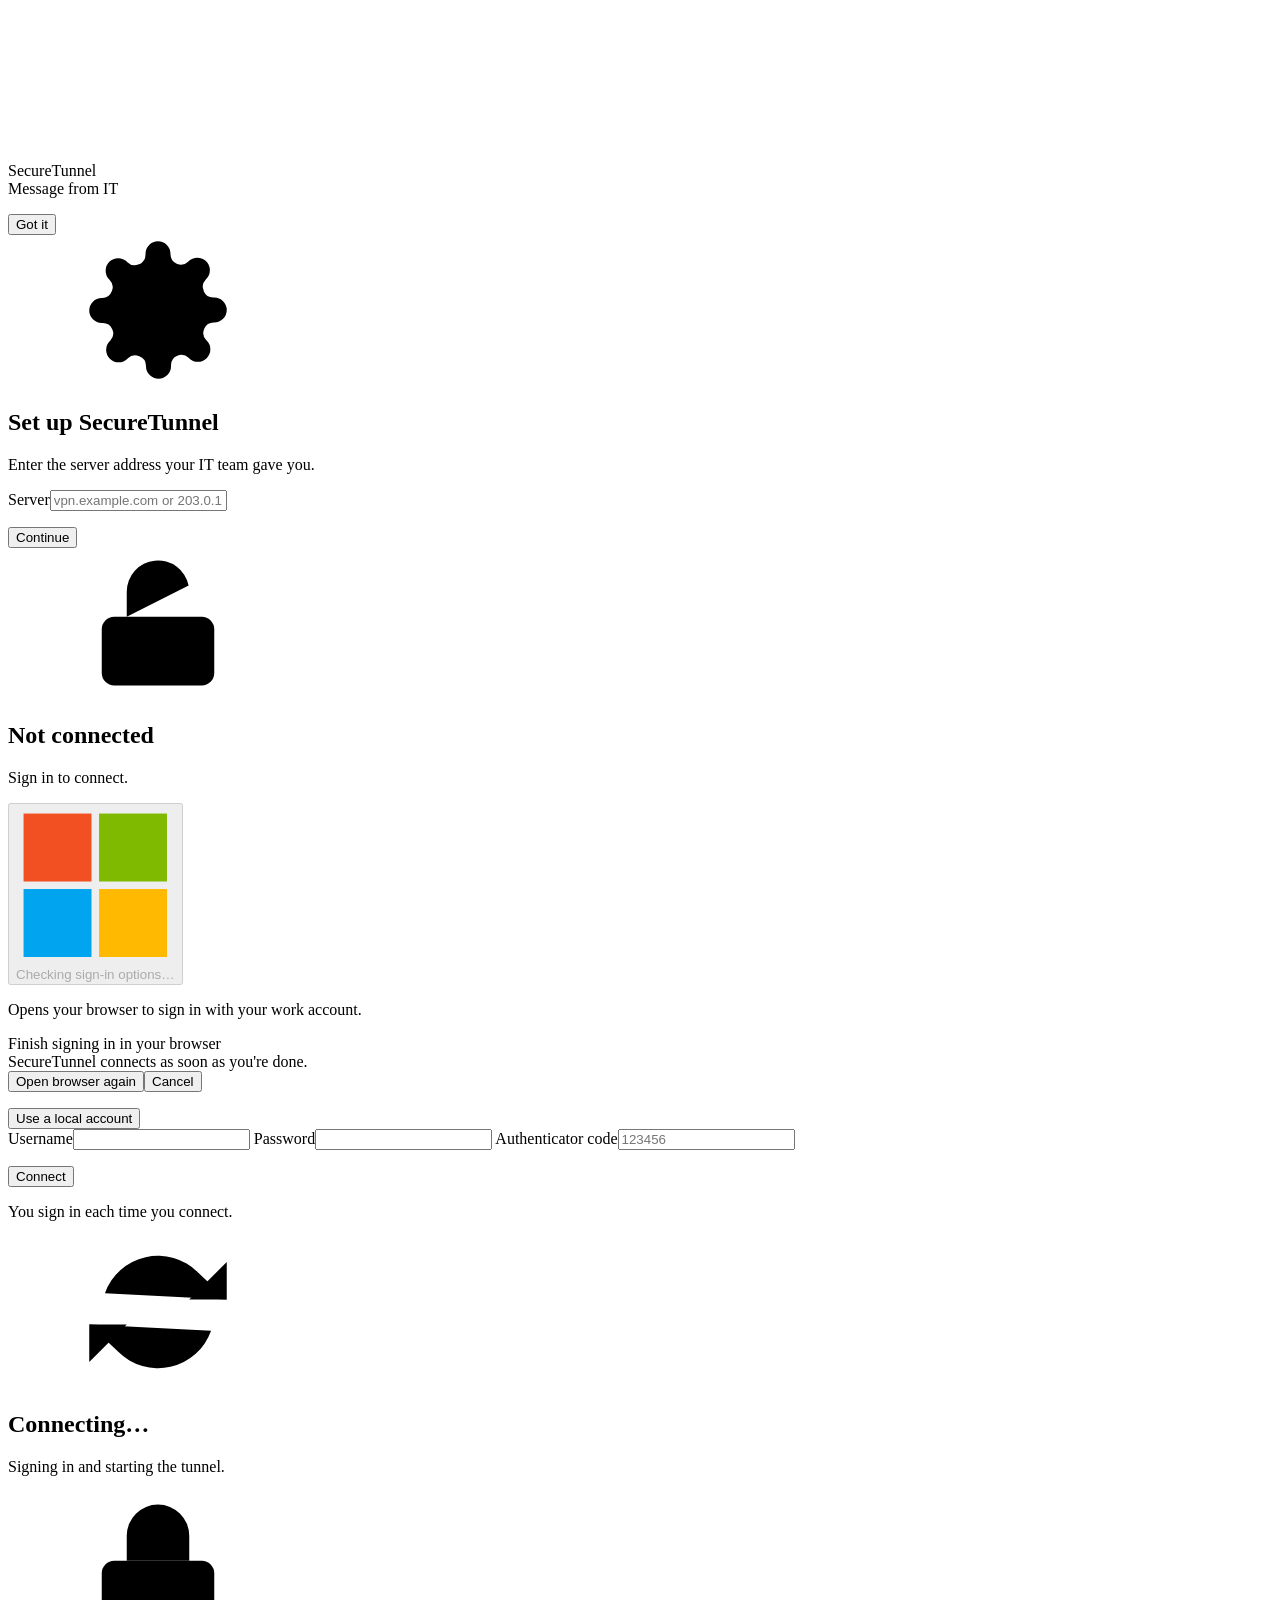
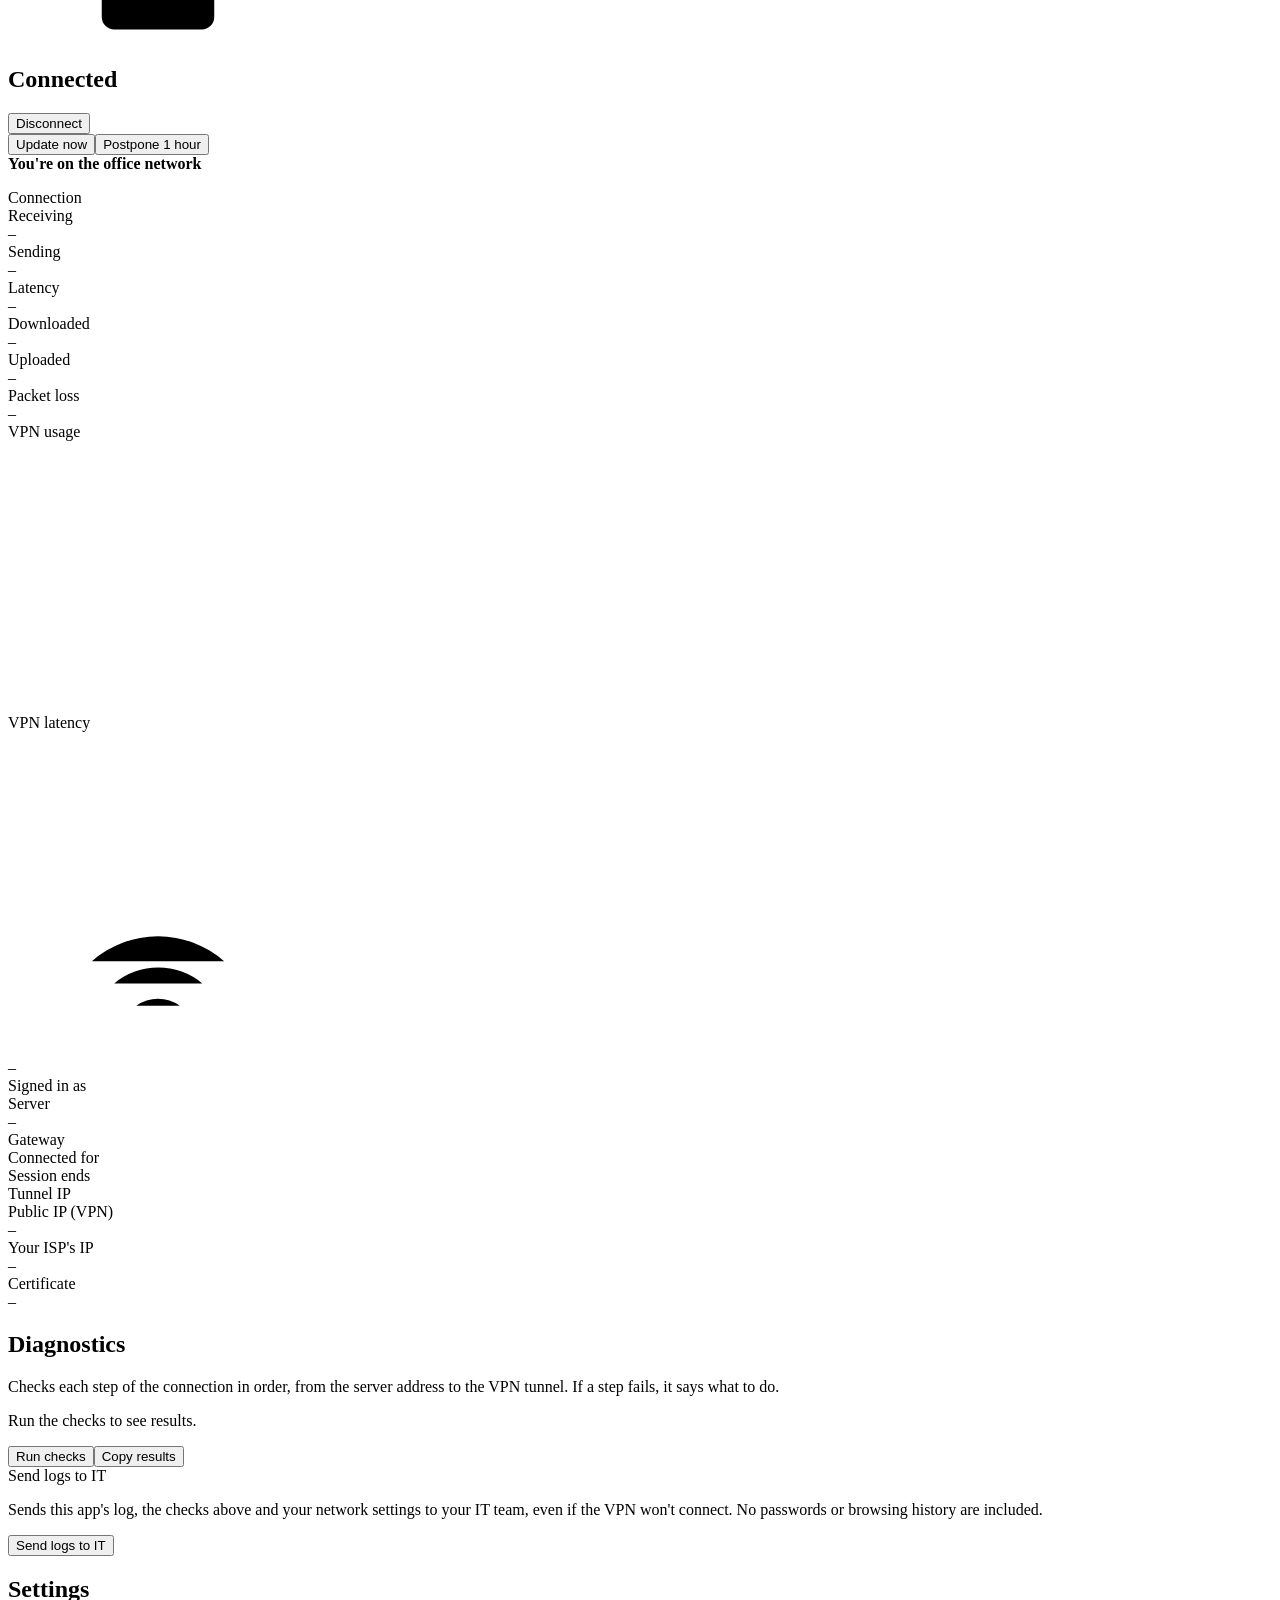
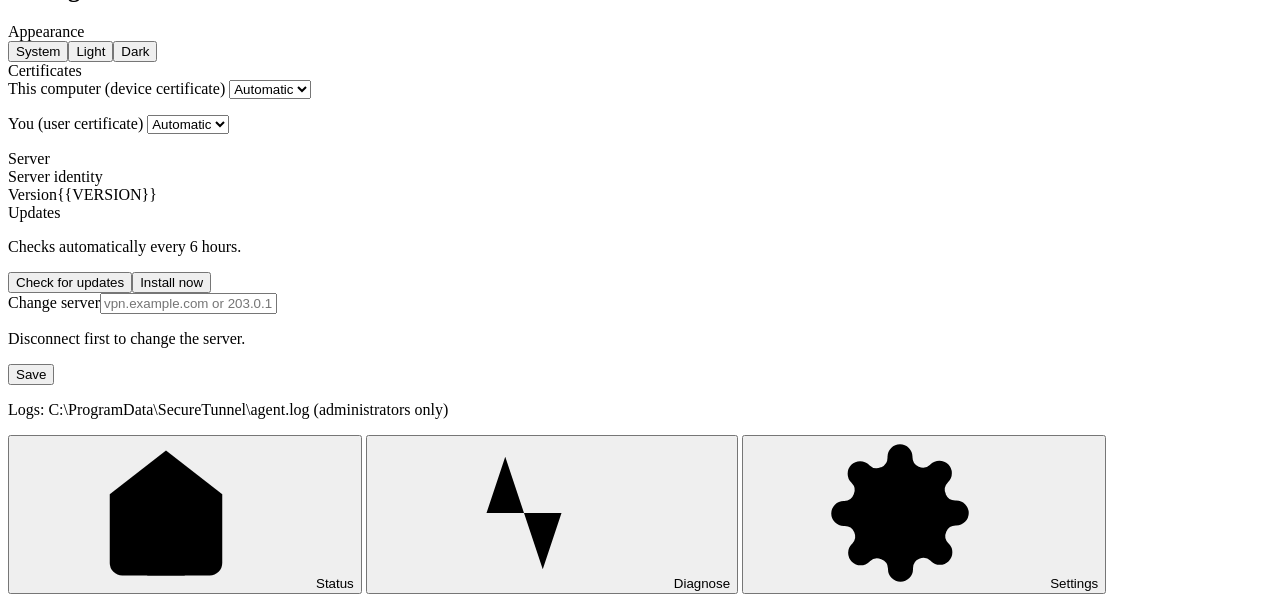
==== commit 0b08cb78: "Show connection warnings inline and use 30-second packet loss" ====
--- a/server/cmd/agent/web/index.html
+++ b/server/cmd/agent/web/index.html
@@ -85,12 +85,6 @@
       </div>
       <div id="st-office" class="banner office hidden" role="status"><b>You're on the office network</b><span id="st-office-text"></span></div>
       <p id="st-owner" class="banner warn hidden" role="status"></p>
-      <div id="st-health" class="health hidden" role="status">
-        <div class="strong" id="st-health-title"></div>
-        <p id="st-health-text"></p>
-        <div class="health-foot"><button class="btn sm" id="st-health-check" type="button">Run connection checks</button></div>
-      </div>
-
       <div class="card conn" id="st-conn">
         <div class="conn-head"><span class="strong">Connection</span><span class="pill" id="q-pill"></span></div>
         <div class="conn-grid">
@@ -113,8 +107,8 @@
 
       <div class="card">
         <div class="net"><span class="net-ic"><svg class="i"><use id="net-ic" href="#i-wifi"/></svg></span>
-          <div class="grow"><div class="strong" id="net-name">–</div><div class="muted small" id="net-sub"></div></div>
-          <div class="bars" id="net-bars"><i></i><i></i><i></i><i></i></div></div>
+          <div class="grow"><div class="strong" id="net-name">–</div><div class="muted small"><span id="net-sub"></span><span id="net-signal"></span></div></div>
+          <div class="bars" id="net-bars" aria-hidden="true"><i></i><i></i><i></i><i></i></div></div>
       </div>
 
       <div class="card details">
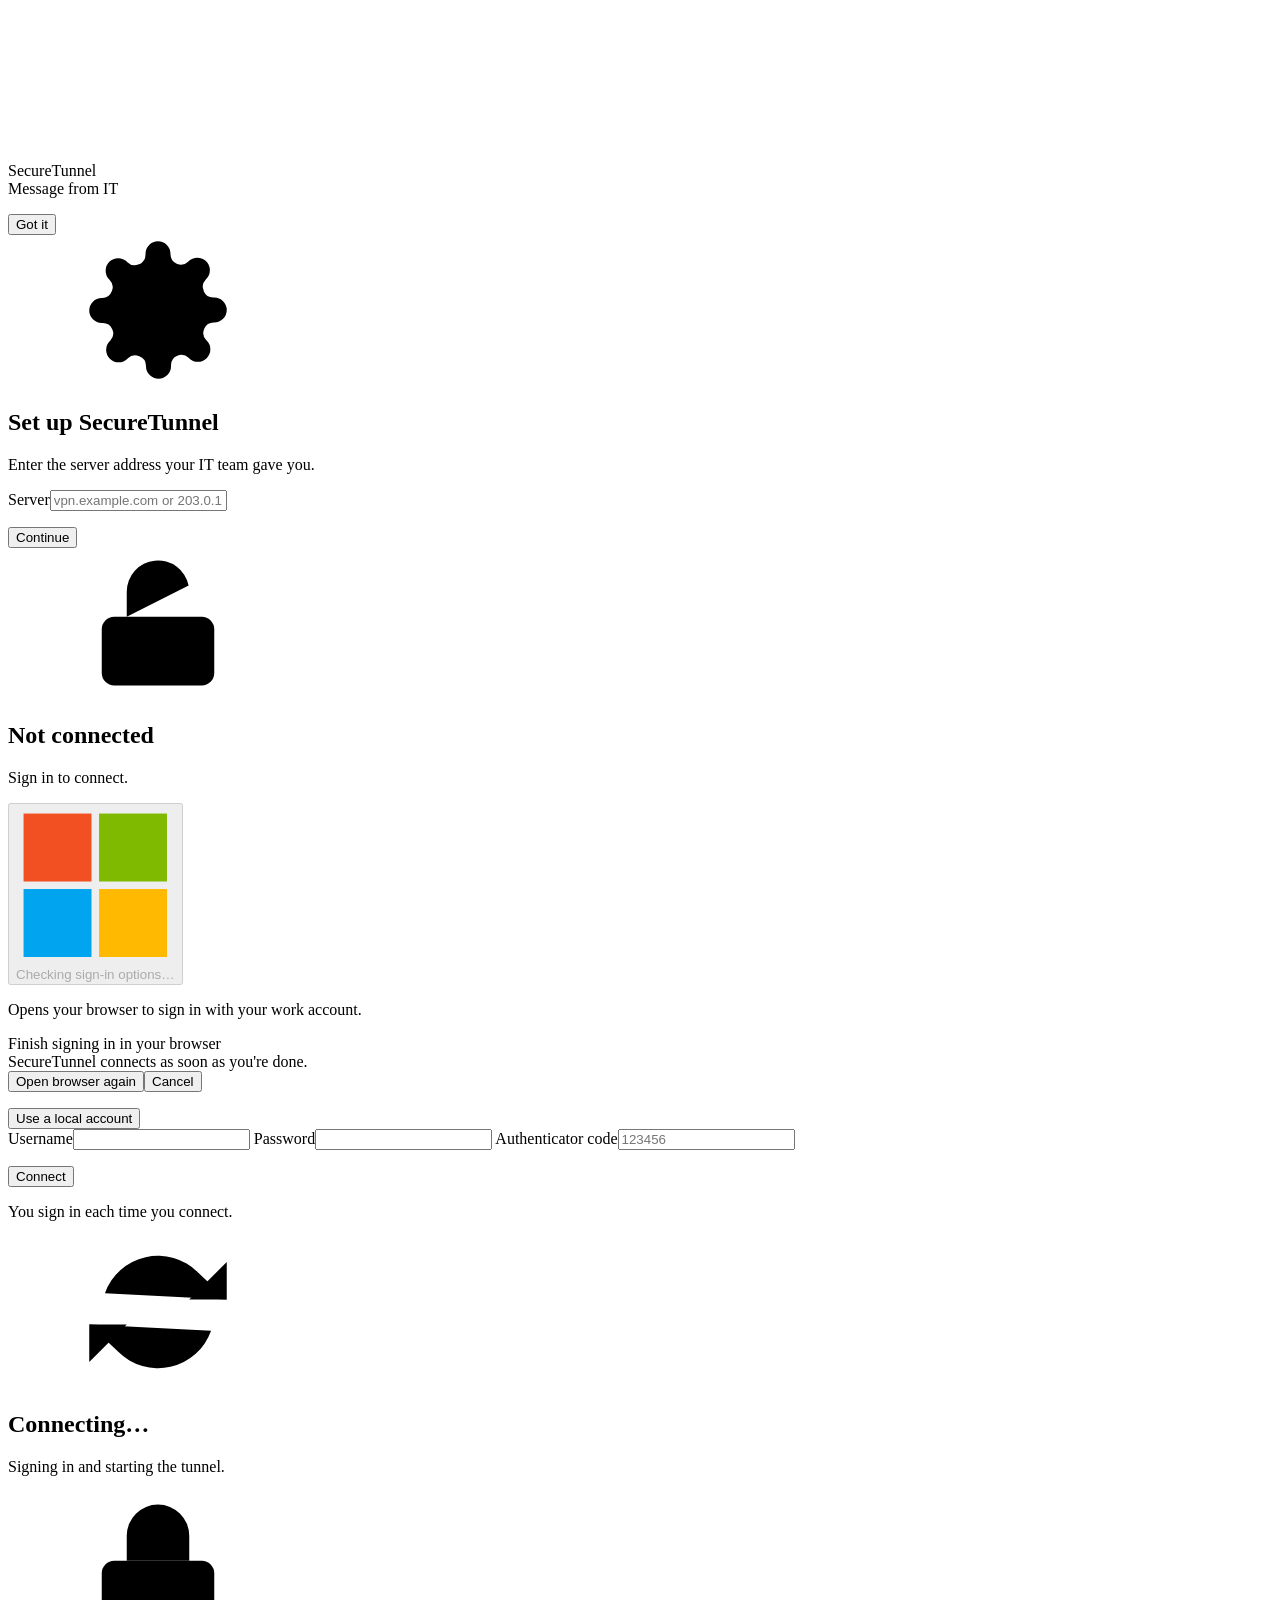
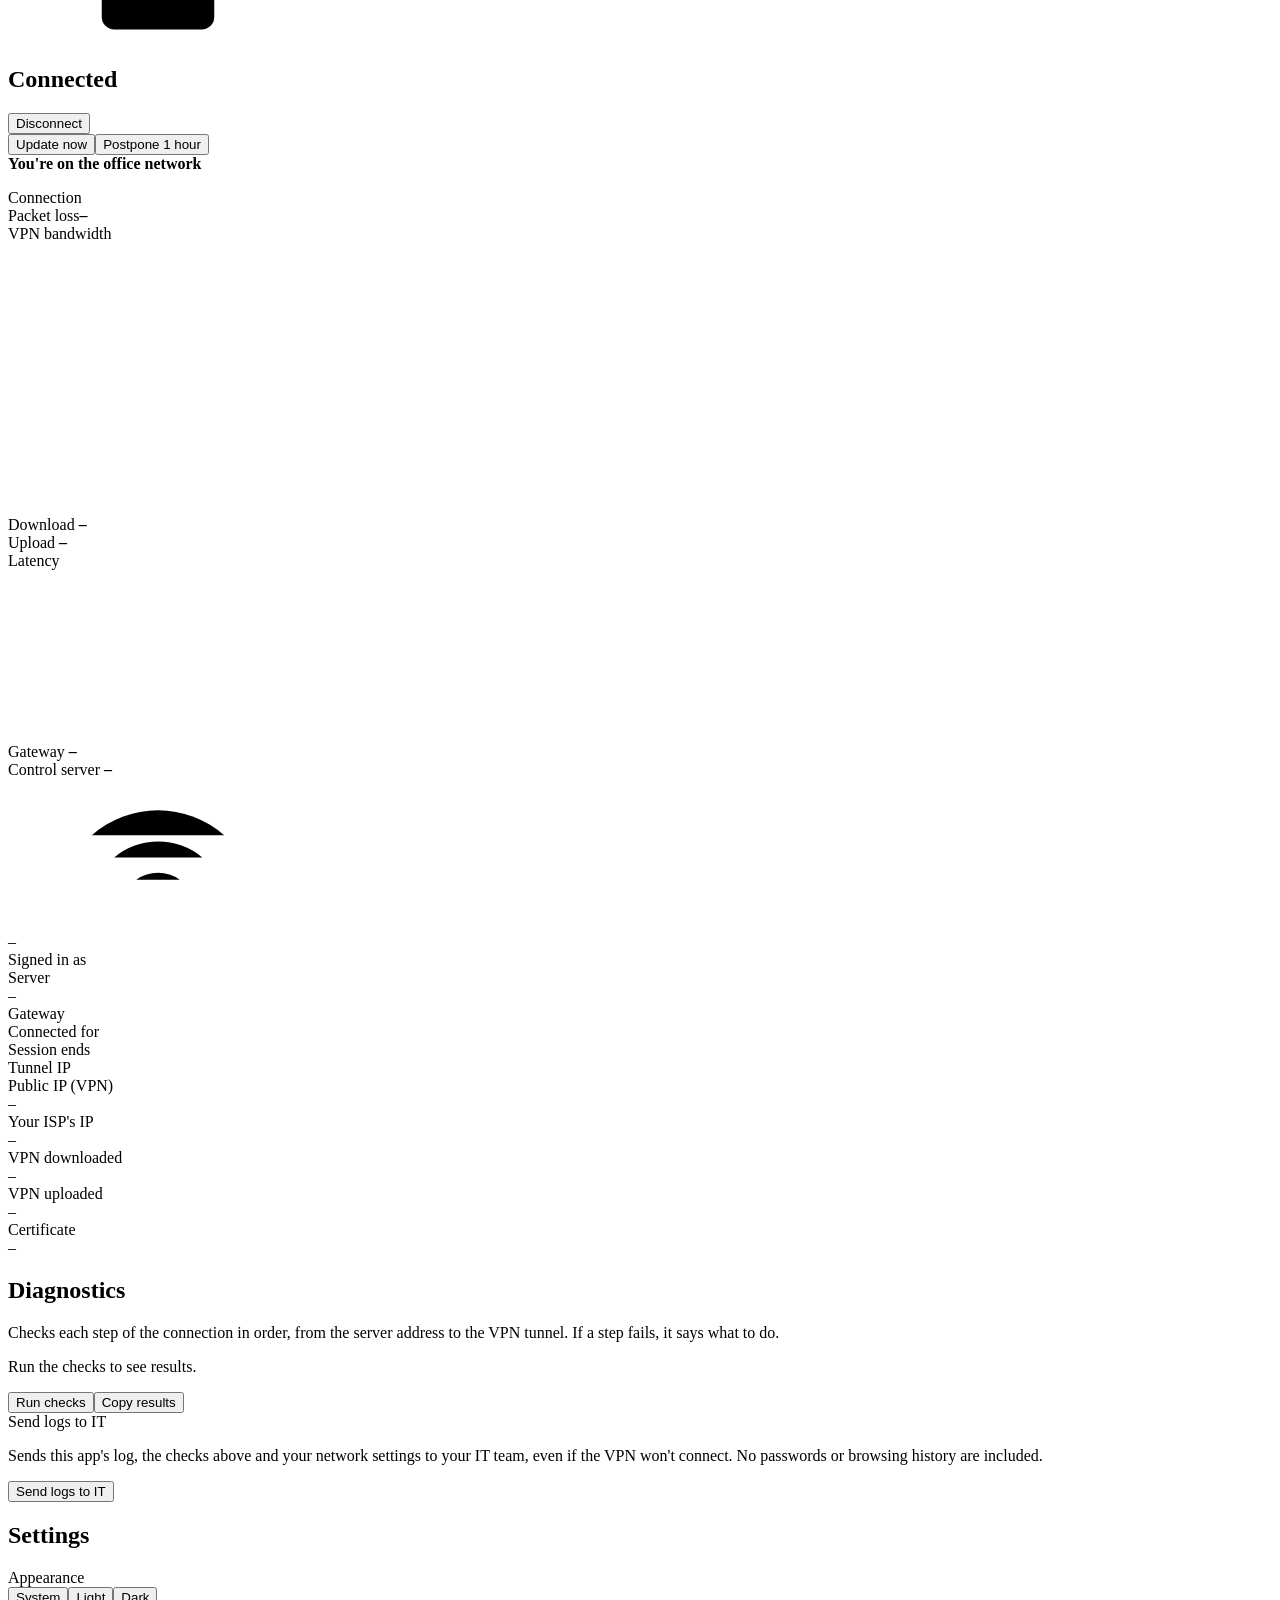
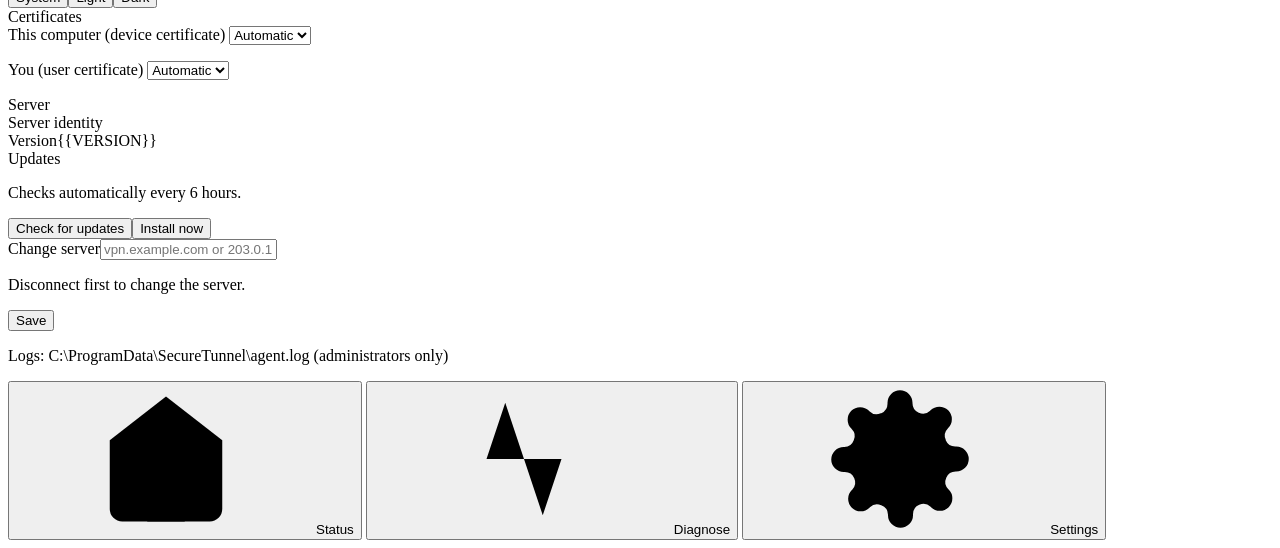
==== commit d2e6757f: "Show gateway and control latency in a compact client layout" ====
--- a/server/cmd/agent/web/index.html
+++ b/server/cmd/agent/web/index.html
@@ -86,22 +86,41 @@
       <div id="st-office" class="banner office hidden" role="status"><b>You're on the office network</b><span id="st-office-text"></span></div>
       <p id="st-owner" class="banner warn hidden" role="status"></p>
       <div class="card conn" id="st-conn">
-        <div class="conn-head"><span class="strong">Connection</span><span class="pill" id="q-pill"></span></div>
-        <div class="conn-grid">
-          <div title="What this PC is receiving right now, not its top speed"><div class="k"><span class="sw down"></span>Receiving</div><div class="v" id="sp-down">–</div></div>
-          <div title="What this PC is sending right now, not its top speed"><div class="k"><span class="sw up"></span>Sending</div><div class="v" id="sp-up">–</div></div>
-          <div id="m-lat-box" title="Round trip through the tunnel to your gateway; under 80 ms is typical. Jitter is how much it varies: high jitter makes calls choppy."><div class="k">Latency</div><div class="v" id="m-lat">–</div><div class="sub" id="m-jit"></div></div>
-          <div title="Downloaded through the VPN since you connected"><div class="k">Downloaded</div><div class="v" id="conn-down">–</div></div>
-          <div title="Uploaded through the VPN since you connected"><div class="k">Uploaded</div><div class="v" id="conn-up">–</div></div>
-          <div id="m-loss-box" title="Percentage of recent VPN gateway pings that received no reply"><div class="k" id="m-loss-label">Packet loss</div><div class="v" id="m-loss">–</div><div class="sub" id="m-loss-period"></div></div>
+        <div class="conn-head">
+          <span class="strong">Connection</span>
+          <div class="conn-loss" id="m-loss-box" title="Percentage of recent VPN gateway pings that received no reply">
+            <span id="m-loss-label">Packet loss</span><strong id="m-loss">–</strong><span id="m-loss-period"></span>
+          </div>
+          <span class="pill" id="q-pill"></span>
         </div>
         <div class="conn-mini">
-          <div id="sp-total" title="Blue: receiving. Green: sending."><div class="cap">VPN usage</div>
+          <div id="sp-total" title="Blue shows download speed. Green shows upload speed."><div class="cap">VPN bandwidth</div>
             <svg id="sp-chart" class="chart" viewBox="0 0 300 64" preserveAspectRatio="none"></svg>
-            <div class="chart-axis"><span id="sp-oldest"></span><span id="sp-latest"></span></div></div>
-          <div id="lat-total" title="Round trip to your gateway through the tunnel. Red marks samples with no reply."><div class="cap" id="lat-caption">VPN latency</div>
+            <div class="chart-axis"><span id="sp-oldest"></span><span id="sp-latest"></span></div>
+            <div class="chart-readings">
+              <div title="Current download speed through the VPN">
+                <span class="chart-reading-label"><span class="sw down" aria-hidden="true"></span>Download</span>
+                <strong id="sp-down">–</strong>
+              </div>
+              <div title="Current upload speed through the VPN">
+                <span class="chart-reading-label"><span class="sw up" aria-hidden="true"></span>Upload</span>
+                <strong id="sp-up">–</strong>
+              </div>
+            </div></div>
+          <div id="lat-total"><div class="cap" id="lat-caption">Latency</div>
             <svg id="lat-chart" class="chart small-chart" viewBox="0 0 300 40" preserveAspectRatio="none"></svg>
-            <div class="chart-axis"><span id="lat-oldest"></span><span id="lat-latest"></span></div></div>
+            <div class="chart-axis"><span id="lat-oldest"></span><span id="lat-latest"></span></div>
+            <div class="chart-readings">
+              <div>
+                <span class="chart-reading-label"><span class="sw down hidden" id="lat-key-gateway" aria-hidden="true"></span>Gateway</span>
+                <strong id="m-lat">–</strong>
+                <span class="chart-reading-detail" id="m-jit"></span>
+              </div>
+              <div>
+                <span class="chart-reading-label"><span class="sw latency-control hidden" id="lat-key-control" aria-hidden="true"></span>Control server</span>
+                <strong id="m-control-lat">–</strong>
+              </div>
+            </div></div>
         </div>
       </div>
 
@@ -120,6 +139,8 @@
         <div class="kv"><div class="k">Tunnel IP</div><div class="v mono" id="st-ip"></div></div>
         <div class="kv"><div class="k">Public IP (VPN)</div><div class="v mono" id="st-vpnip">–</div></div>
         <div class="kv"><div class="k">Your ISP's IP</div><div class="v mono" id="st-ispip">–</div></div>
+        <div class="kv" id="conn-down-total" title="Data downloaded through the current VPN tunnel"><div class="k">VPN downloaded</div><div class="v" id="conn-down">–</div></div>
+        <div class="kv" id="conn-up-total" title="Data uploaded through the current VPN tunnel"><div class="k">VPN uploaded</div><div class="v" id="conn-up">–</div></div>
         <div class="kv" id="st-trust-wrap" title="The certificate this PC presented when you connected, if IT requires one."><div class="k">Certificate</div><div class="v" id="st-trust">–</div></div>
       </div>
 
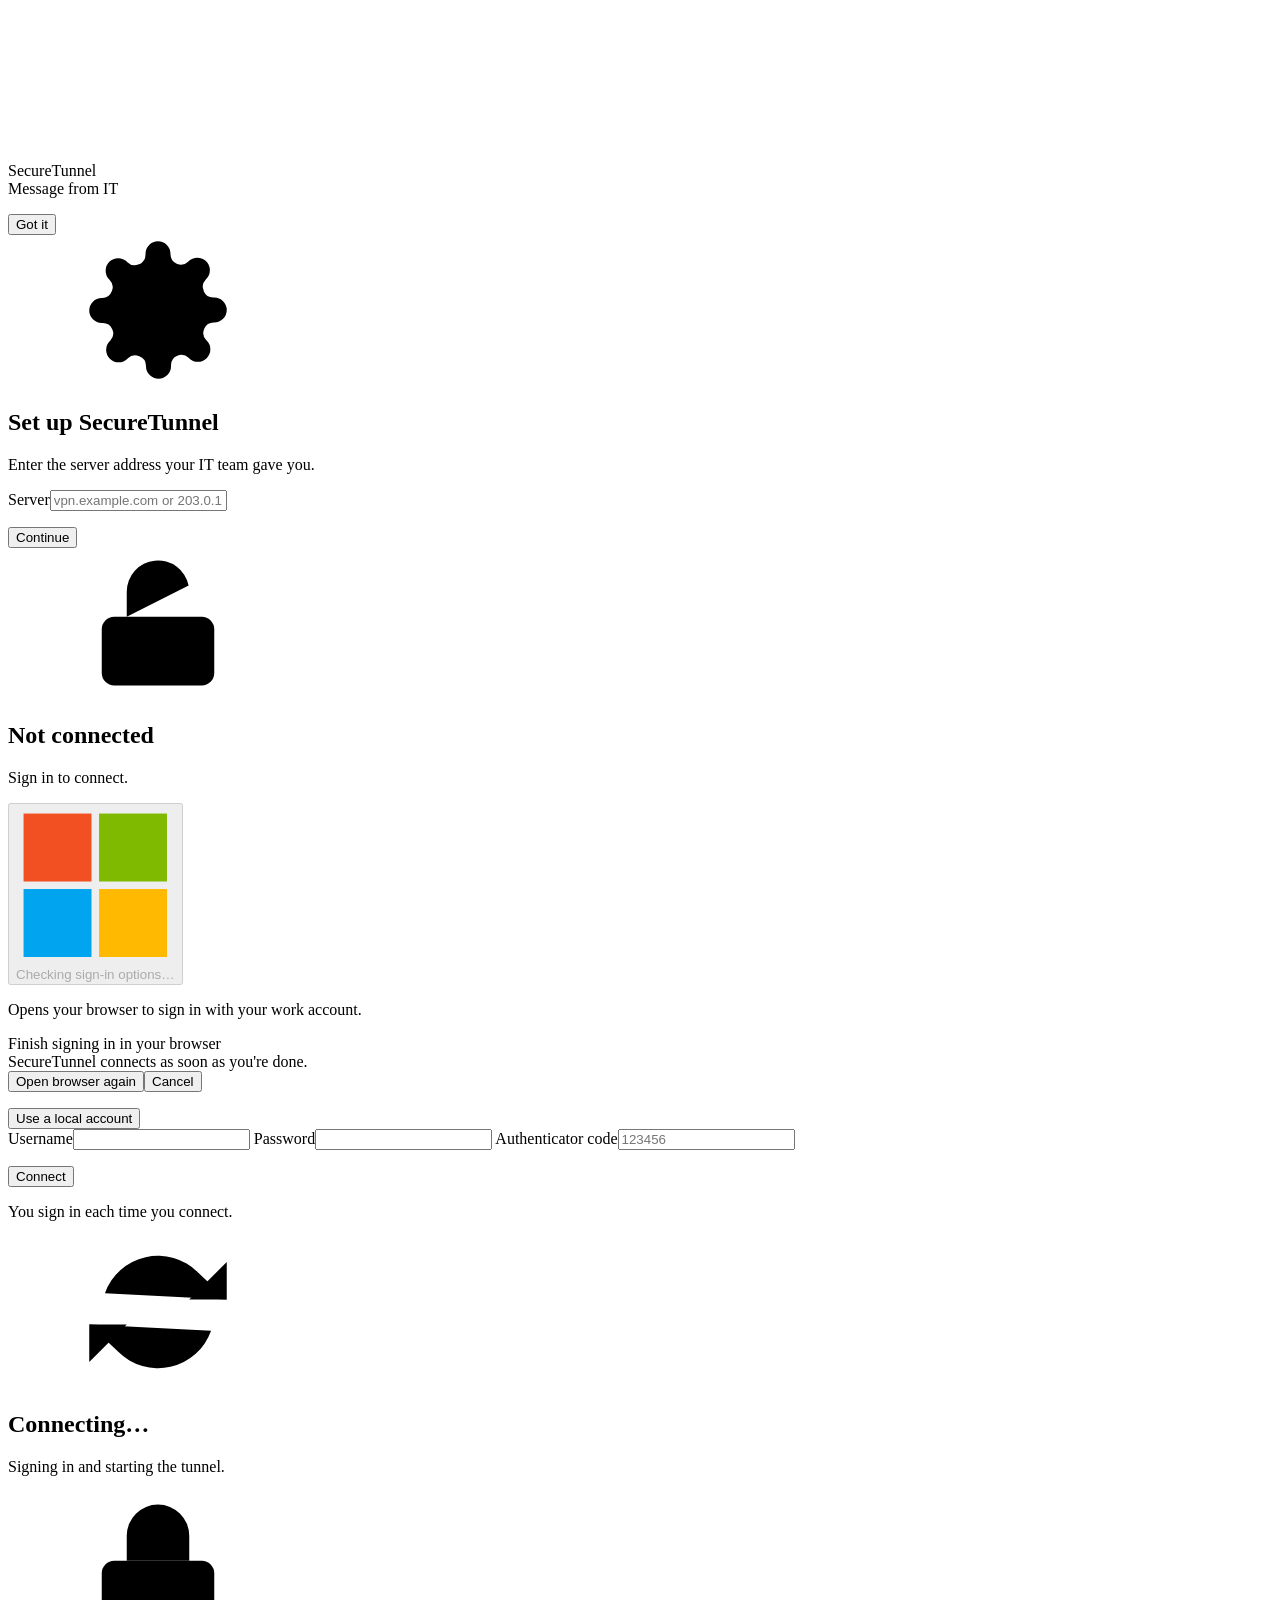
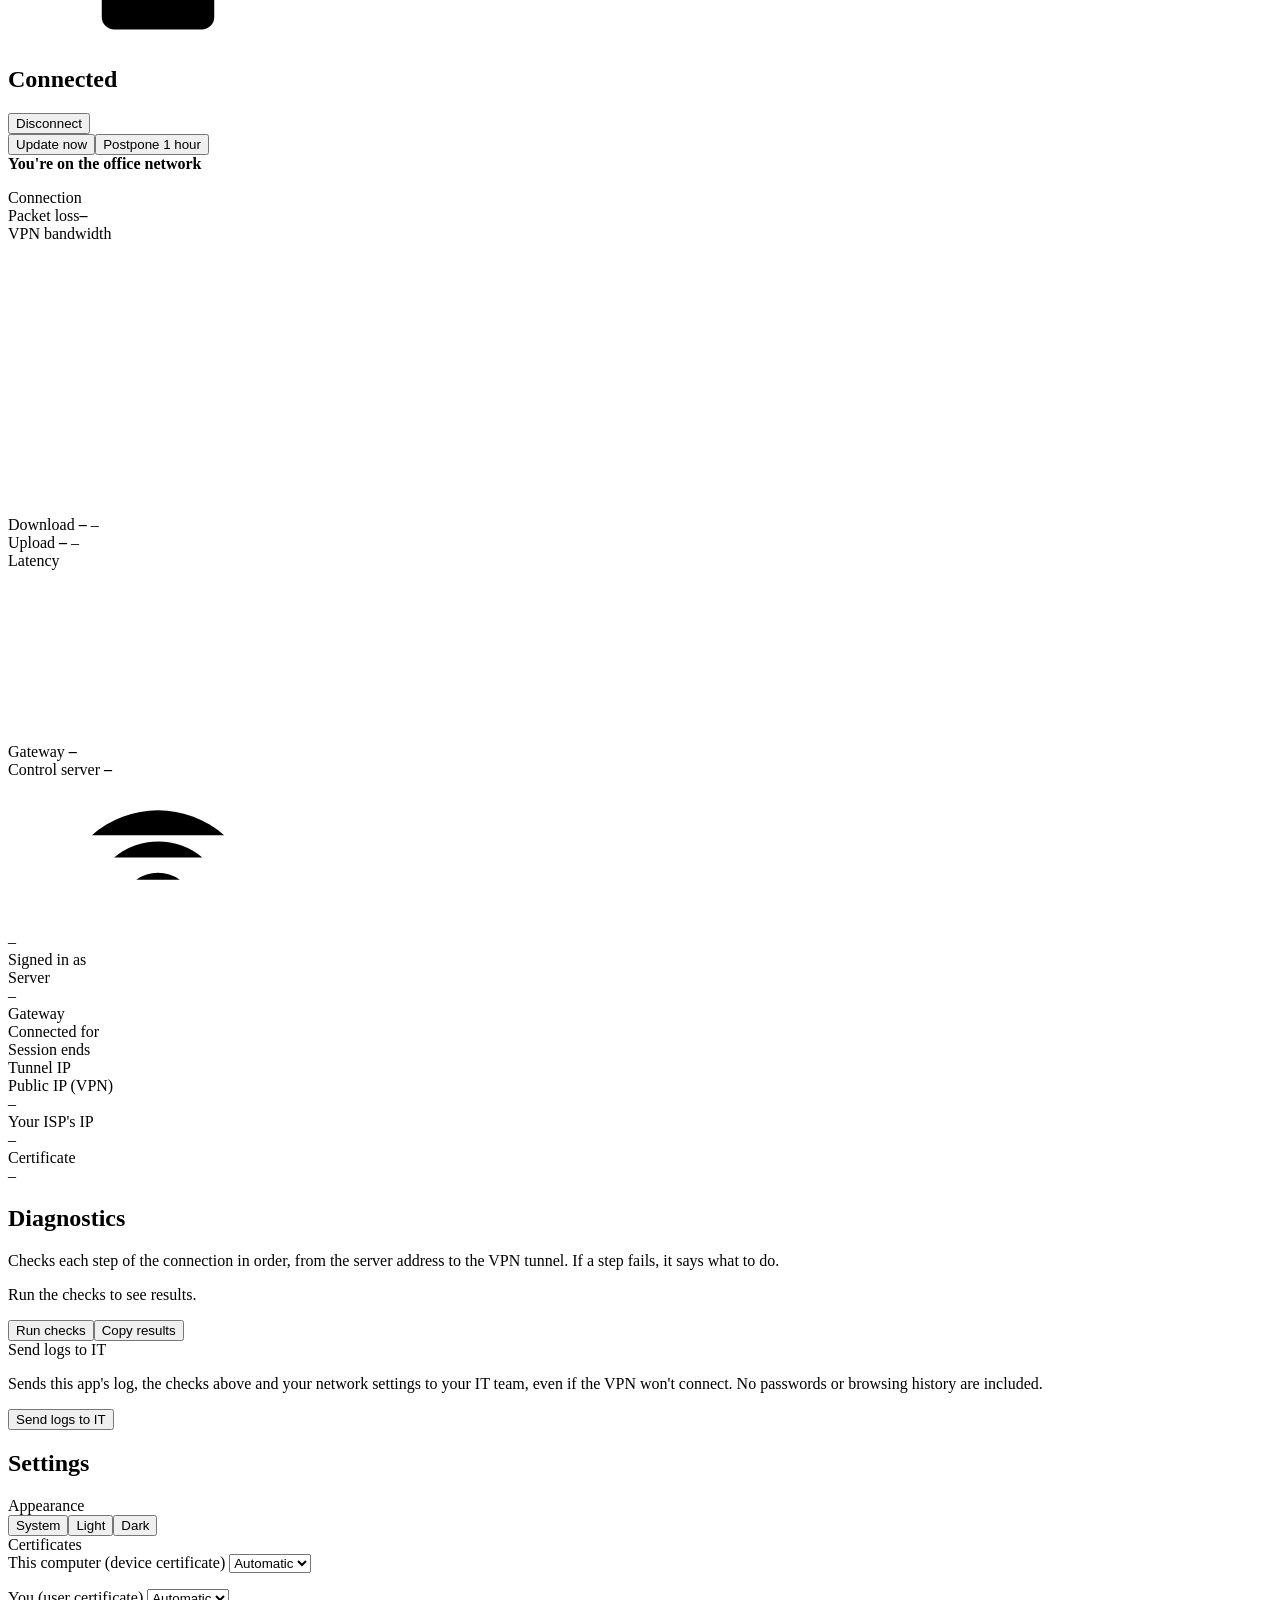
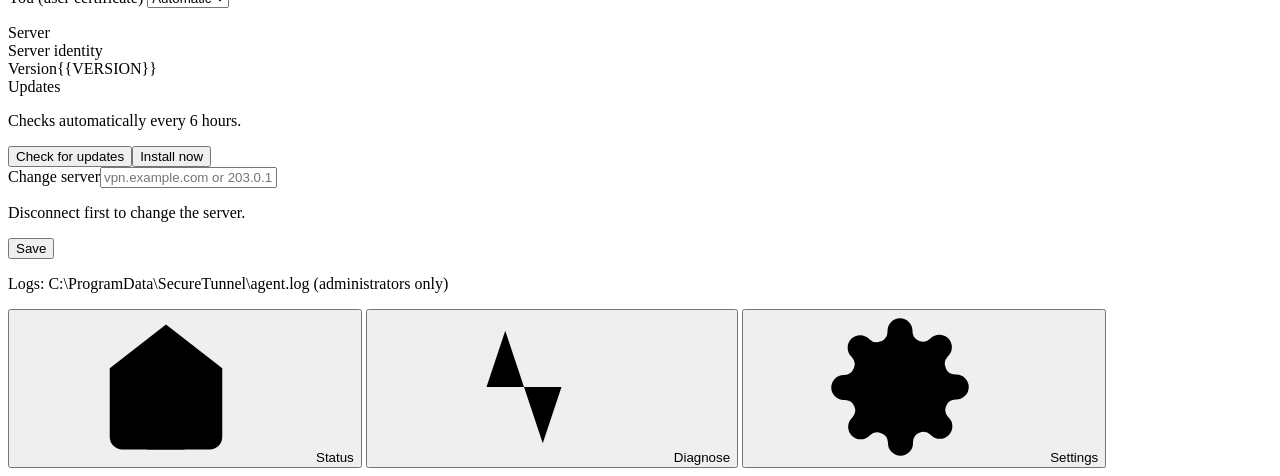
==== commit 464654f3: "Show VPN traffic totals under live bandwidth" ====
--- a/server/cmd/agent/web/index.html
+++ b/server/cmd/agent/web/index.html
@@ -101,10 +101,12 @@
               <div title="Current download speed through the VPN">
                 <span class="chart-reading-label"><span class="sw down" aria-hidden="true"></span>Download</span>
                 <strong id="sp-down">–</strong>
+                <span class="chart-reading-detail" id="conn-down" title="Data downloaded through the current VPN tunnel">–</span>
               </div>
               <div title="Current upload speed through the VPN">
                 <span class="chart-reading-label"><span class="sw up" aria-hidden="true"></span>Upload</span>
                 <strong id="sp-up">–</strong>
+                <span class="chart-reading-detail" id="conn-up" title="Data uploaded through the current VPN tunnel">–</span>
               </div>
             </div></div>
           <div id="lat-total"><div class="cap" id="lat-caption">Latency</div>
@@ -139,8 +141,6 @@
         <div class="kv"><div class="k">Tunnel IP</div><div class="v mono" id="st-ip"></div></div>
         <div class="kv"><div class="k">Public IP (VPN)</div><div class="v mono" id="st-vpnip">–</div></div>
         <div class="kv"><div class="k">Your ISP's IP</div><div class="v mono" id="st-ispip">–</div></div>
-        <div class="kv" id="conn-down-total" title="Data downloaded through the current VPN tunnel"><div class="k">VPN downloaded</div><div class="v" id="conn-down">–</div></div>
-        <div class="kv" id="conn-up-total" title="Data uploaded through the current VPN tunnel"><div class="k">VPN uploaded</div><div class="v" id="conn-up">–</div></div>
         <div class="kv" id="st-trust-wrap" title="The certificate this PC presented when you connected, if IT requires one."><div class="k">Certificate</div><div class="v" id="st-trust">–</div></div>
       </div>
 
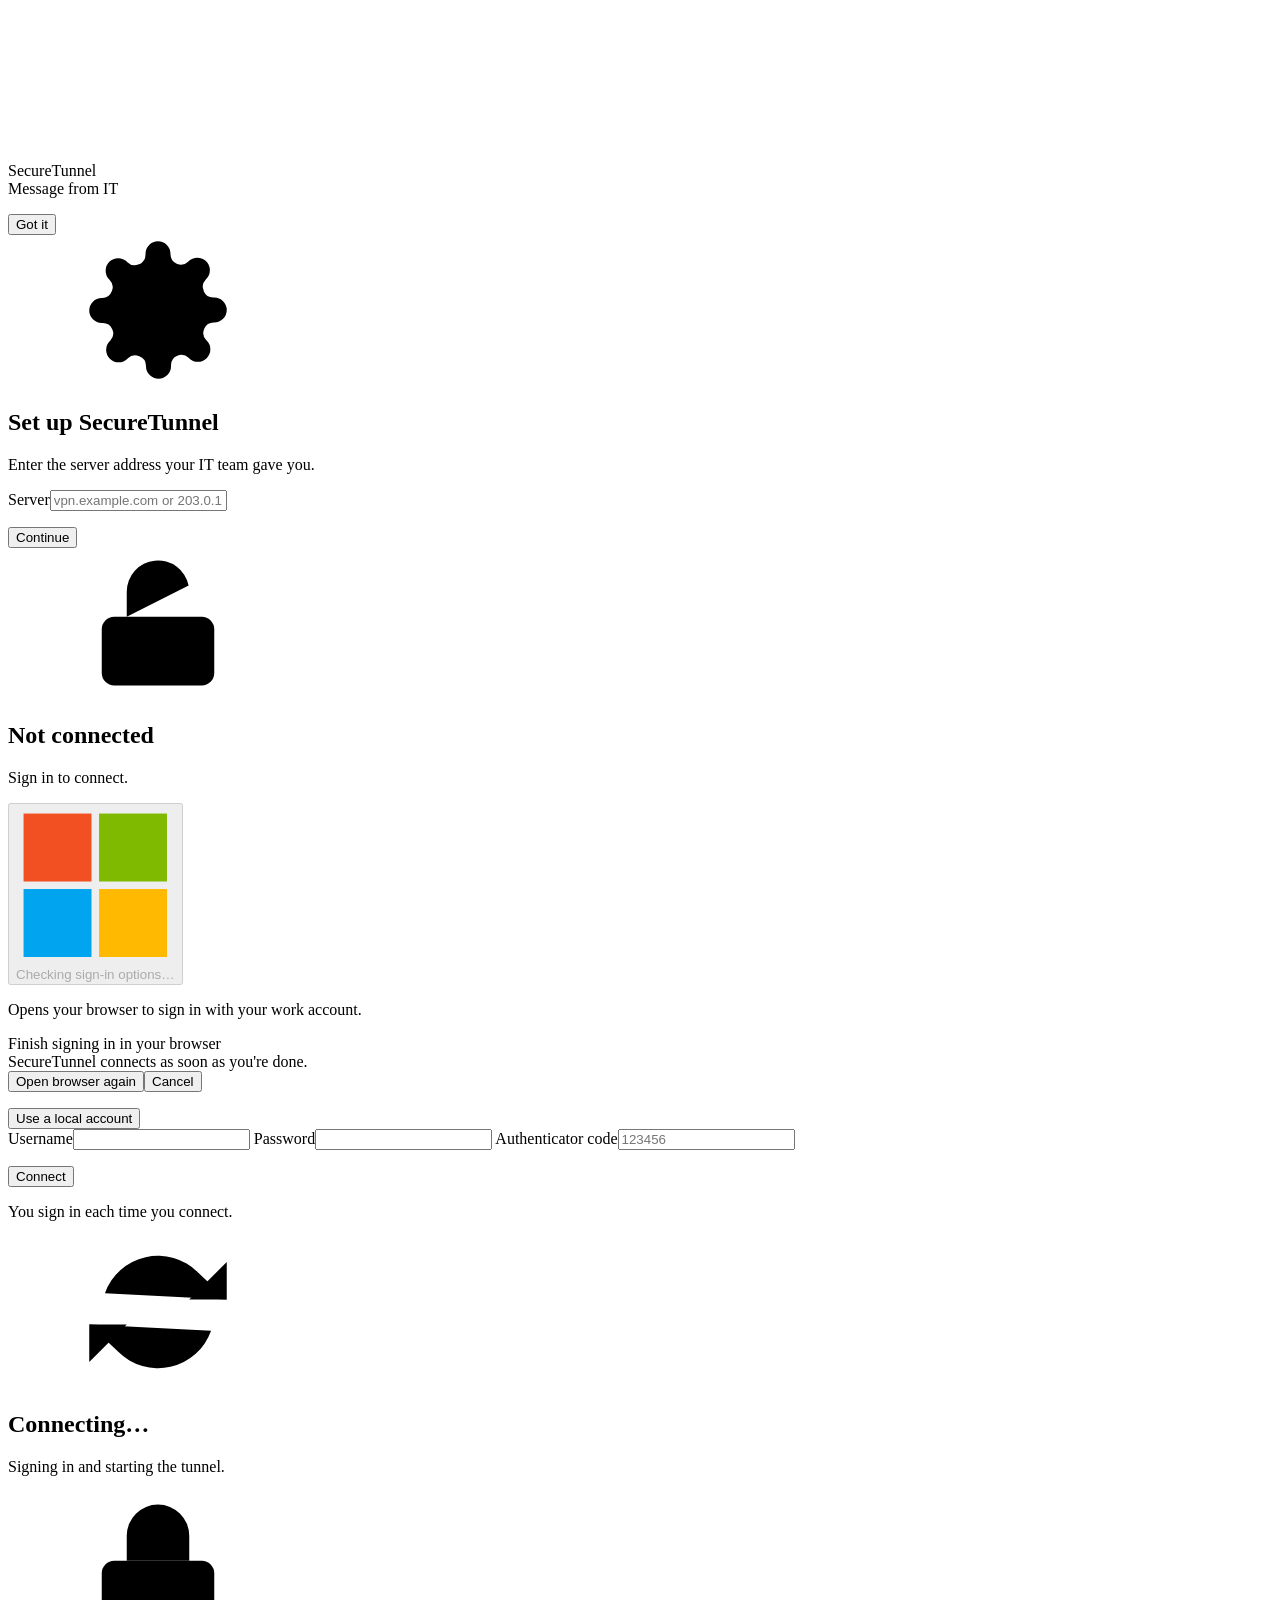
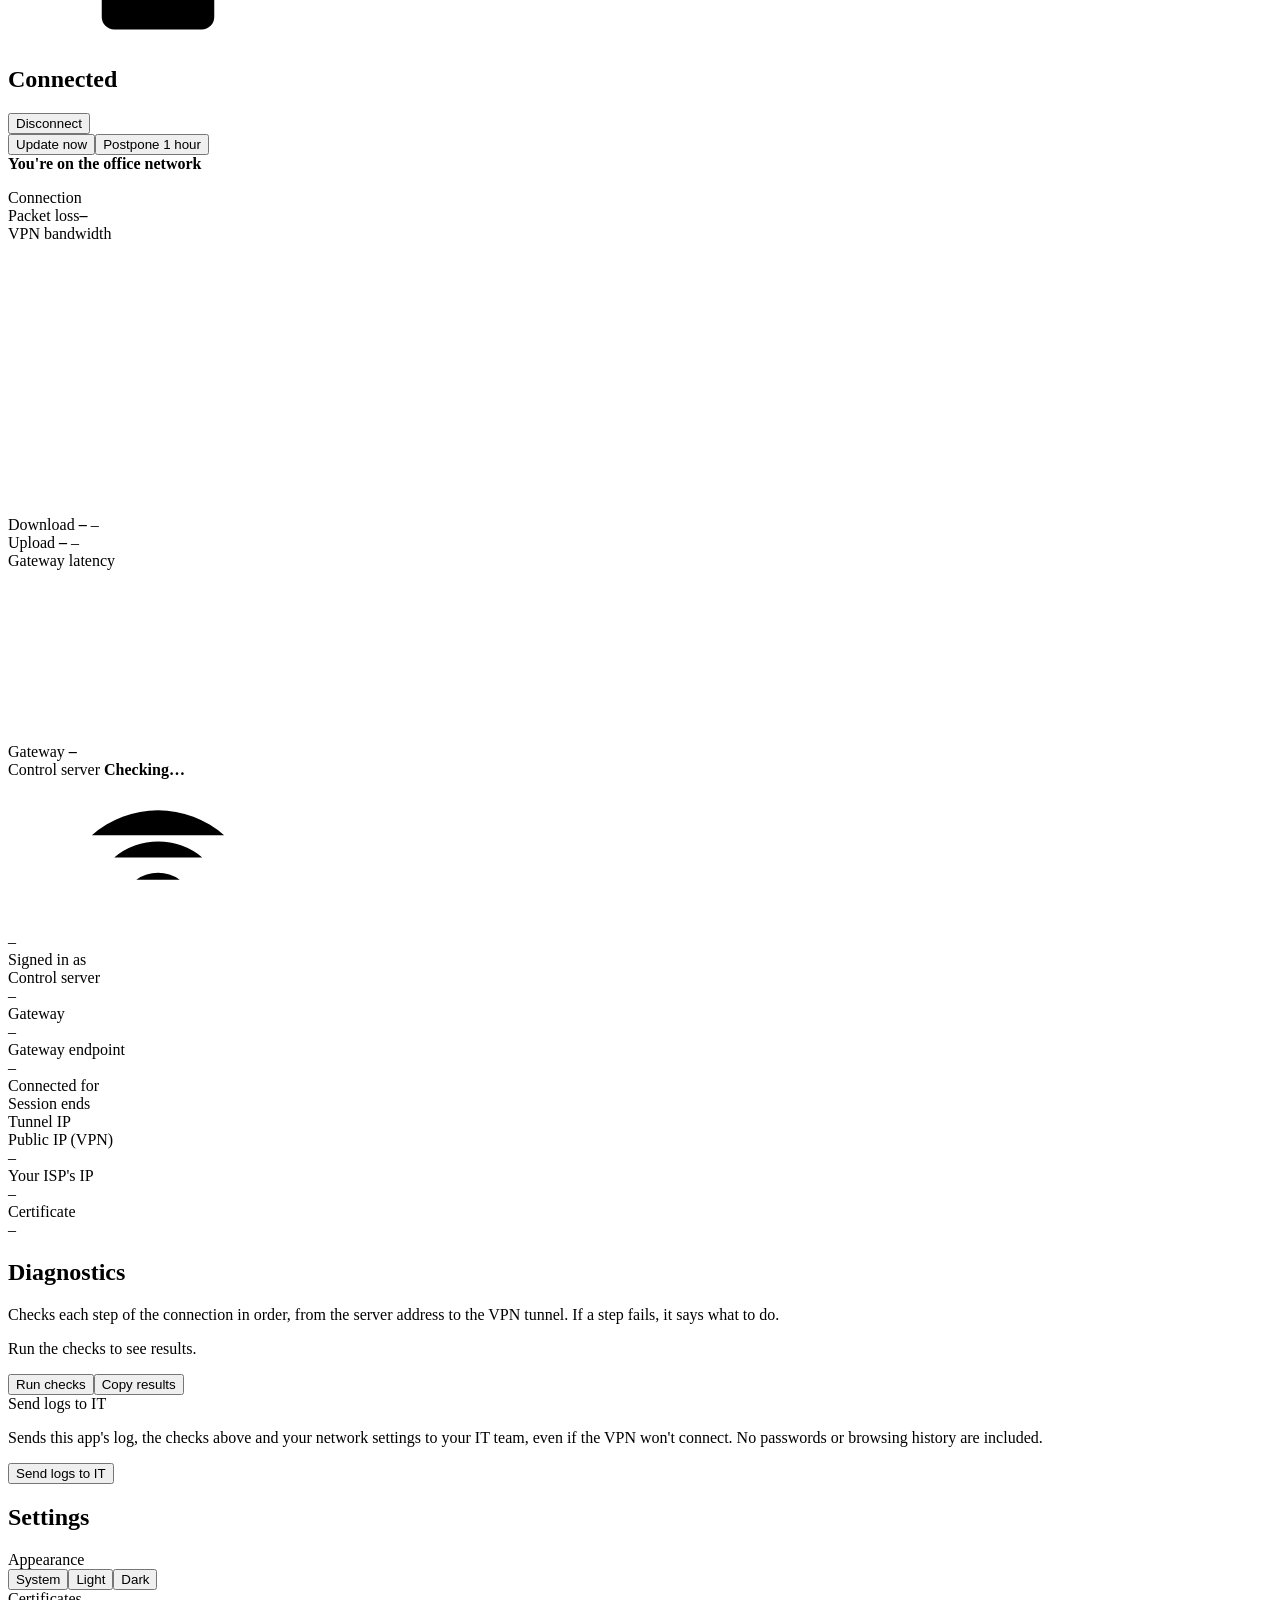
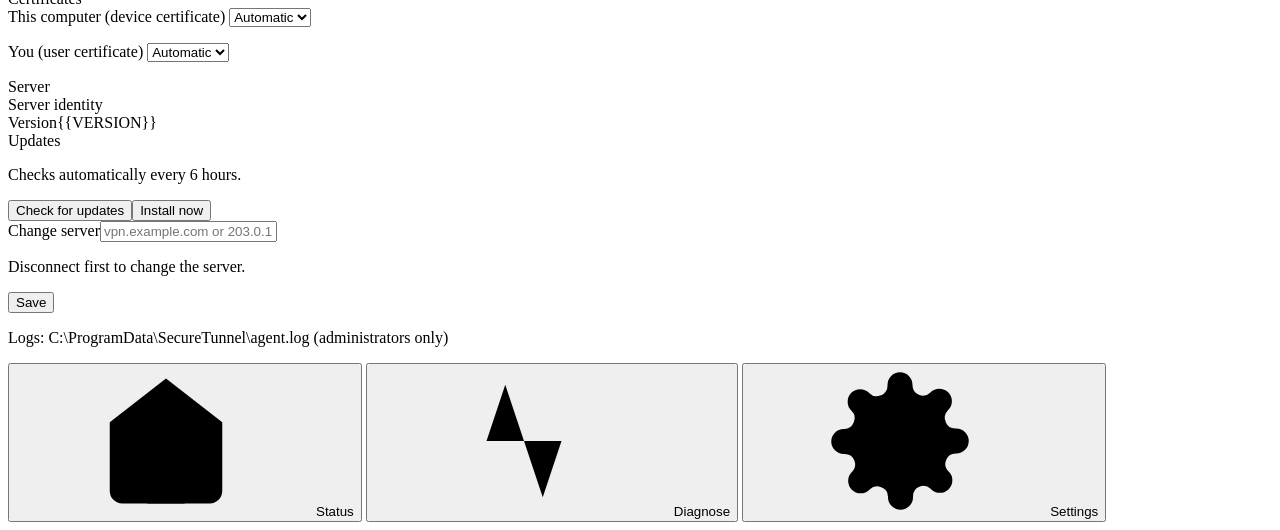
==== commit 5c76d019: "Show control reachability and refine the Windows client layout" ====
--- a/server/cmd/agent/web/index.html
+++ b/server/cmd/agent/web/index.html
@@ -109,7 +109,7 @@
                 <span class="chart-reading-detail" id="conn-up" title="Data uploaded through the current VPN tunnel">–</span>
               </div>
             </div></div>
-          <div id="lat-total"><div class="cap" id="lat-caption">Latency</div>
+          <div id="lat-total"><div class="cap" id="lat-caption" title="Round trip to the VPN gateway through the tunnel. Red dots mark failed pings.">Gateway latency</div>
             <svg id="lat-chart" class="chart small-chart" viewBox="0 0 300 40" preserveAspectRatio="none"></svg>
             <div class="chart-axis"><span id="lat-oldest"></span><span id="lat-latest"></span></div>
             <div class="chart-readings">
@@ -119,8 +119,8 @@
                 <span class="chart-reading-detail" id="m-jit"></span>
               </div>
               <div>
-                <span class="chart-reading-label"><span class="sw latency-control hidden" id="lat-key-control" aria-hidden="true"></span>Control server</span>
-                <strong id="m-control-lat">–</strong>
+                <span class="chart-reading-label">Control server</span>
+                <strong id="m-control-status">Checking…</strong>
               </div>
             </div></div>
         </div>
@@ -134,8 +134,9 @@
 
       <div class="card details">
         <div class="kv"><div class="k">Signed in as</div><div class="v" id="st-user"></div></div>
-        <div class="kv" title="The control server address this app is using"><div class="k">Server</div><div class="v" id="st-server">–</div></div>
-        <div class="kv" title="The VPN gateway your traffic goes through"><div class="k">Gateway</div><div class="v" id="st-gw"></div><div class="sub mono" id="st-gw-ep"></div></div>
+        <div class="kv" title="The control server address this app is using"><div class="k">Control server</div><div class="v" id="st-server">–</div></div>
+        <div class="kv" title="The VPN gateway your traffic goes through"><div class="k">Gateway</div><div class="v" id="st-gw">–</div></div>
+        <div class="kv"><div class="k">Gateway endpoint</div><div class="v mono" id="st-gw-ep">–</div></div>
         <div class="kv"><div class="k">Connected for</div><div class="v" id="m-dur"></div></div>
         <div class="kv"><div class="k">Session ends</div><div class="v" id="m-exp"></div></div>
         <div class="kv"><div class="k">Tunnel IP</div><div class="v mono" id="st-ip"></div></div>
